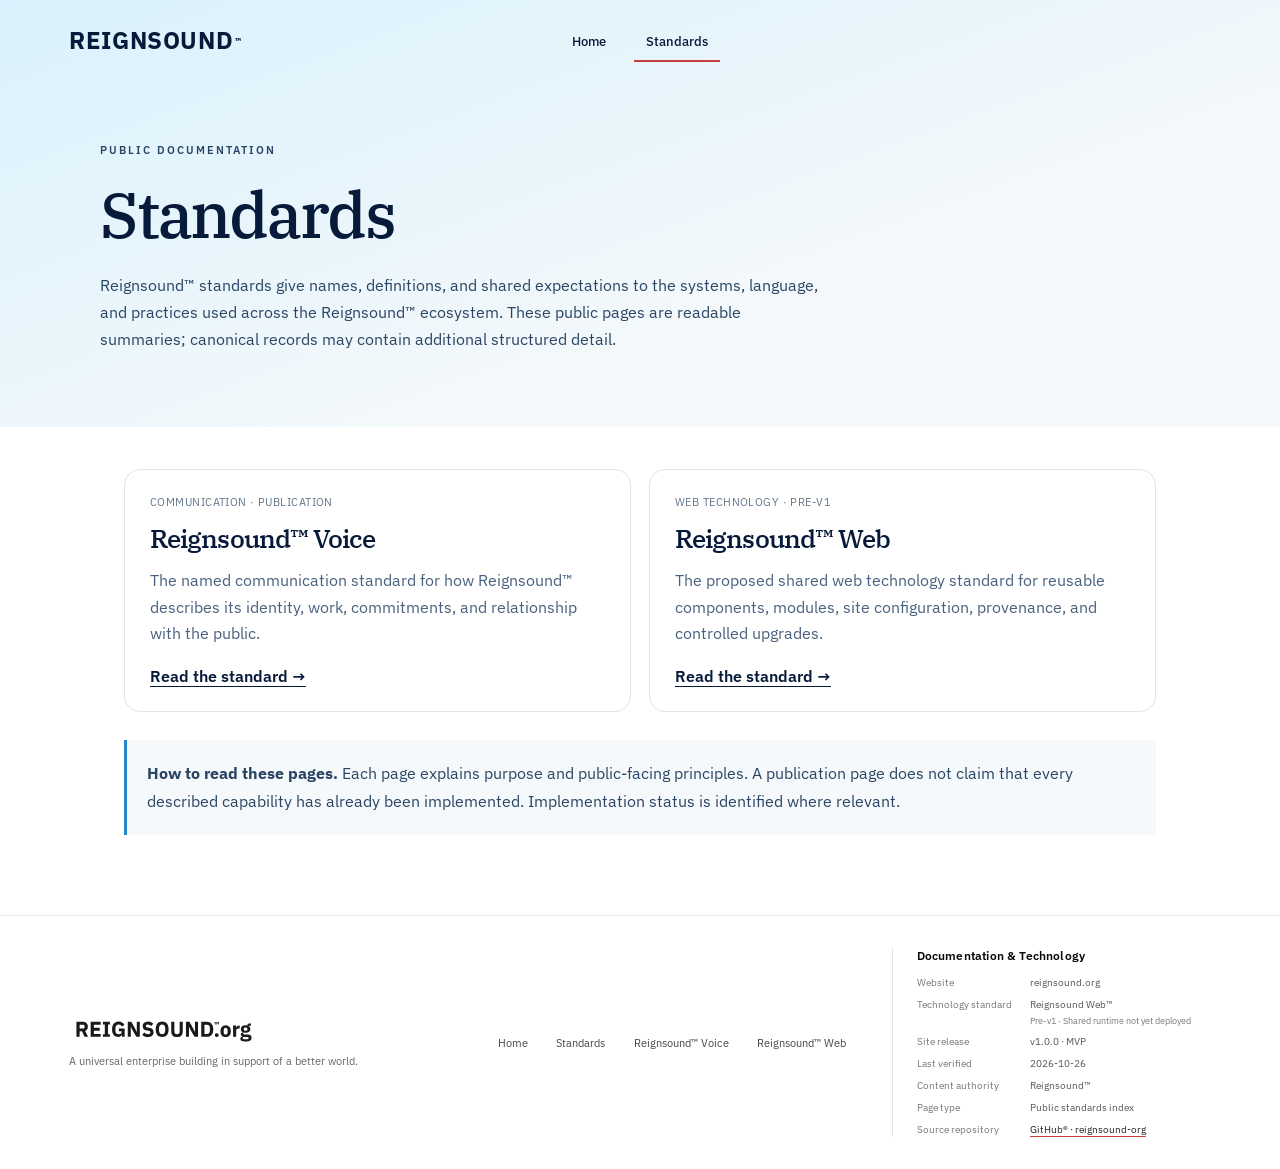
==== standards/index.html @ 2853f571 "Add footer verification date to standards page" ====
<!doctype html>
<html lang="en"><head><meta charset="utf-8"><meta name="viewport" content="width=device-width, initial-scale=1"><meta name="description" content="Public-facing Reignsound™ standards and documentation."><link rel="canonical" href="https://reignsound.org/standards/"><link rel="icon" href="/favicon.svg" type="image/svg+xml"><link rel="preconnect" href="https://fonts.googleapis.com"><link rel="preconnect" href="https://fonts.gstatic.com" crossorigin><link href="https://fonts.googleapis.com/css2?family=IBM+Plex+Sans:wght@400;500;600;700&family=IBM+Plex+Serif:wght@400;500;600&display=swap" rel="stylesheet"><link rel="stylesheet" href="/styles.css"><title>Standards | Reignsound™</title><style>.doc-hero{padding:130px max(24px,calc((100% - 1080px)/2)) 58px;background:linear-gradient(160deg,#d9f1fc,#f6f9fb 70%)}.doc-kicker{font-size:11px;letter-spacing:.18em;font-weight:600;color:#3f5875}.doc-hero h1,.doc-card h2{font-family:'IBM Plex Serif',serif;font-weight:500;letter-spacing:-.035em}.doc-hero h1{font-size:clamp(38px,6vw,64px);margin:12px 0}.doc-hero p{max-width:720px;line-height:1.7;color:#294563}.doc-main{max-width:1080px;margin:auto;padding:42px 24px 80px}.doc-grid{display:grid;grid-template-columns:repeat(2,minmax(0,1fr));gap:18px}.doc-card{border:1px solid #dce4ec;border-radius:16px;padding:25px;background:white;display:flex;flex-direction:column;gap:12px}.doc-card h2{font-size:26px;margin:0}.doc-card p{line-height:1.65;color:#49617e;margin:0}.doc-card a{font-weight:600;text-decoration:underline;text-underline-offset:4px;margin-top:auto;padding-top:8px}.doc-meta{font-size:11px;color:#62758a;letter-spacing:.04em}.doc-note{margin-top:28px;padding:20px;border-left:3px solid #2588ce;background:#f6f9fb;line-height:1.7;color:#294563}@media(max-width:640px){.doc-grid{grid-template-columns:1fr}.doc-hero{padding-top:110px}}</style></head><body><a class="skip-link" href="#content">Skip to content</a><header class="site-header"><a class="wordmark" href="/" aria-label="Reignsound™ home">REIGNSOUND<span>™</span></a><nav aria-label="Main navigation"><a class="nav-link" href="/">Home</a><a class="nav-link active" href="/standards/">Standards</a></nav></header><section class="doc-hero"><p class="doc-kicker">PUBLIC DOCUMENTATION</p><h1>Standards</h1><p>Reignsound™ standards give names, definitions, and shared expectations to the systems, language, and practices used across the Reignsound™ ecosystem. These public pages are readable summaries; canonical records may contain additional structured detail.</p></section><main class="doc-main" id="content"><div class="doc-grid"><article class="doc-card"><span class="doc-meta">COMMUNICATION · PUBLICATION</span><h2>Reignsound™ Voice</h2><p>The named communication standard for how Reignsound™ describes its identity, work, commitments, and relationship with the public.</p><a href="/standards/reignsound-voice/">Read the standard →</a></article><article class="doc-card"><span class="doc-meta">WEB TECHNOLOGY · PRE-V1</span><h2>Reignsound™ Web</h2><p>The proposed shared web technology standard for reusable components, modules, site configuration, provenance, and controlled upgrades.</p><a href="/standards/reignsound-web/">Read the standard →</a></article></div><div class="doc-note"><strong>How to read these pages.</strong> Each page explains purpose and public-facing principles. A publication page does not claim that every described capability has already been implemented. Implementation status is identified where relevant.</div></main><footer class="site-footer">
    <div class="footer-brand"><a class="footer-wordmark" href="/" aria-label="Reignsound™ organization website"><img class="wordmark-art" src="/assets/reignsound-org-wordmark-outlined.svg" alt="REIGNSOUND.org" /></a><p>A universal enterprise building in support of a better world.</p></div>
    <nav class="footer-nav" aria-label="Footer navigation"><a href="/">Home</a><a href="/standards/">Standards</a><a href="/standards/reignsound-voice/">Reignsound™ Voice</a><a href="/standards/reignsound-web/">Reignsound™ Web</a></nav>
    <section class="provenance" aria-labelledby="provenance-title">
      <h2 class="provenance-title" id="provenance-title">Documentation &amp; Technology</h2>
      <dl class="provenance-list">
        <div><dt>Website</dt><dd>reignsound.org</dd></div>
        <div><dt>Technology standard</dt><dd>Reignsound Web™ <span class="provenance-version">Pre-v1 · Shared runtime not yet deployed</span></dd></div>
        <div><dt>Site release</dt><dd>v1.0.0 · MVP</dd></div>
        <div><dt>Last verified</dt><dd><time id="release-verified-date" datetime="2026-10-26">2026-10-26</time></dd></div>
        <div><dt>Content authority</dt><dd>Reignsound™</dd></div>
        <div><dt>Page type</dt><dd>Public standards index</dd></div>
        <div><dt>Source repository</dt><dd><a href="https://github.com/reignsound/reignsound-org" target="_blank" rel="noopener noreferrer">GitHub® · reignsound-org</a></dd></div>
      </dl>
    </section>
  </footer></body></html>
---- styles.css ----
:root{--ink:#071a3a;--muted:#49617e;--line:#dce4ec;--paper:#fff;--mono:'IBM Plex Mono',monospace;--sans:'IBM Plex Sans',Arial,sans-serif;--serif:'IBM Plex Serif',serif}*{box-sizing:border-box}html{scroll-behavior:smooth;scroll-padding-top:24px}body{margin:0;color:var(--ink);background:#fff;font-family:var(--sans);-webkit-font-smoothing:antialiased}a{color:inherit;text-decoration:none}.skip-link{position:absolute;left:12px;top:-50px;background:#fff;padding:12px;z-index:10}.skip-link:focus{top:12px}.site-header{height:82px;display:grid;grid-template-columns:1fr auto 1fr;align-items:center;padding:0 clamp(24px,5.4vw,80px);position:absolute;top:0;left:0;right:0;z-index:2}.wordmark,.footer-wordmark{font-size:clamp(18px,2vw,24px);font-weight:700;letter-spacing:.025em;white-space:nowrap}.wordmark{display:block;width:clamp(120px,16vw,190px);line-height:0}.wordmark img{display:block;width:100%;height:auto;max-height:38px;object-fit:contain;object-position:left center}.footer-wordmark{display:block;width:clamp(150px,18vw,205px);line-height:0}.footer-wordmark img{display:block;width:100%;height:auto;max-height:34px;object-fit:contain;object-position:left center;}.wordmark span,.footer-wordmark span{font-size:.42em;vertical-align:top;display:inline-block;margin-left:2px;margin-top:.13em}.site-header nav{display:flex;align-items:center;gap:clamp(18px,3.2vw,44px);height:100%}.nav-link{font-size:13px;font-weight:500;height:100%;display:flex;align-items:center;position:relative}.nav-link.active:after{content:"";height:2px;position:absolute;bottom:20px;left:-12px;right:-12px;background:#2588ce}.search-link{justify-self:end;width:28px;height:28px;display:grid;place-items:center}.search-link svg{width:23px;fill:none;stroke:currentColor;stroke-width:2;stroke-linecap:round}.hero{position:relative;min-height:584px;display:flex;justify-content:center;align-items:flex-start;text-align:center;overflow:hidden;background:linear-gradient(180deg,#d9f1fc 0%,#e7f5fb 64%,#f4f8f6 100%);padding:116px 24px 170px}.hero-copy{position:relative;z-index:1;max-width:900px}.hero-eyebrow{display:none}.hero h1{font-size:clamp(40px,5.5vw,64px);line-height:1.1;letter-spacing:.012em;margin:0 0 17px;font-weight:700}.hero h1 span{font-size:.38em;vertical-align:top;display:inline-block;margin:8px 0 0 3px}.hero-lede{font-size:clamp(19px,2.05vw,24px);line-height:1.38;font-weight:450;margin:0 auto 20px}.hero-description{font-size:15px;line-height:1.6;color:#365573;margin:0 auto 21px}.primary-button{display:inline-flex;align-items:center;gap:22px;border-radius:999px;padding:12px 27px;background:#061b3e;color:#fff;font-size:14px;font-weight:500;box-shadow:0 2px 3px #0b24471c;transition:transform .2s,background .2s}.primary-button:hover{background:#123566;transform:translateY(-1px)}.primary-button span{font-size:19px;line-height:14px}.landscape{position:absolute;bottom:0;left:0;width:100%;height:56%;min-height:270px;z-index:0}.principles{display:grid;grid-template-columns:repeat(4,1fr);padding:36px clamp(24px,5.4vw,80px);background:#fff}.principles article{text-align:center;padding:4px 14px 6px;border-right:1px solid #d7e0e8}.principles article:last-child{border:0}.principles h2{font-size:17px;line-height:1.3;margin:0 0 10px;font-weight:600}.principles p{font-size:13px;line-height:1.65;color:var(--muted);margin:0}.section-wrap{padding-left:clamp(24px,5.4vw,80px);padding-right:clamp(24px,5.4vw,80px)}.focus-section{display:grid;grid-template-columns:minmax(240px,1.5fr) repeat(4,minmax(120px,1fr));gap:22px;align-items:start;padding-top:42px;padding-bottom:39px;border-top:1px solid #f0f2f5}.section-kicker{font-size:11px;letter-spacing:.2em;font-weight:600;color:#3f5875;margin:0 0 10px}.focus-intro h2,.brands-intro h2{font-size:clamp(23px,2.3vw,29px);letter-spacing:-.025em;line-height:1.2;margin:0 0 12px;font-weight:600}.focus-intro>p:last-child,.brands-intro>p:last-child{font-size:14px;line-height:1.65;color:var(--muted);margin:0;max-width:390px}.focus-item{text-align:center;min-width:0;display:flex;flex-direction:column;align-items:center;padding-top:4px}.focus-item+.focus-item{border-left:1px solid #edf0f4;padding-left:10px}.focus-icon{width:58px;height:58px;display:grid;place-items:center;border-radius:50%;margin:0 auto 14px;color:#fff}.focus-icon svg{width:31px;height:31px;fill:none;stroke:currentColor;stroke-width:1.7;stroke-linecap:round;stroke-linejoin:round}.green{background:#4caf68}.blue{background:#168cc9}.violet{background:#8870c7}.amber{background:#ffad32}.focus-item h3{font-size:13px;line-height:1.3;font-weight:600;margin:0 0 9px;min-height:34px;display:flex;align-items:flex-start;justify-content:center}.focus-item p{font-size:11.5px;line-height:1.55;color:var(--muted);margin:0}.brands-section{border-top:1px solid #e5eaf0;display:grid;grid-template-columns:minmax(220px,.9fr) 2fr;gap:34px;align-items:center;padding-top:27px;padding-bottom:28px}.brands-intro h2{font-size:22px}.brands-intro>p:last-child{font-size:13px;max-width:310px}.brands-list{display:grid;grid-template-columns:repeat(5,1fr);gap:10px;border-left:1px solid #e1e7ed;padding-left:26px}.brand{display:flex;align-items:center;flex-direction:column;text-align:center;gap:9px;font-size:10.5px;font-weight:500;white-space:normal}.brand-symbol{width:50px;height:50px;display:grid;place-items:center;border-radius:50%;background:#edf2f8;color:#163c68;font-size:31px;line-height:1}.brand-symbol svg{width:29px;height:29px;fill:none;stroke:currentColor;stroke-width:1.8;stroke-linecap:round;stroke-linejoin:round}.rr-symbol svg{width:34px;height:34px;stroke-width:1.35}.more-symbol{font-size:27px;letter-spacing:2px}.support-section{display:grid;grid-template-columns:minmax(260px,1fr) minmax(300px,.8fr);align-items:center;gap:clamp(28px,6vw,84px);background:#f6f9fb;padding:42px clamp(24px,5.4vw,80px);border-top:1px solid #e5eaf0}.support-section h2{font-size:clamp(27px,3vw,34px);margin:0 0 12px;letter-spacing:-.035em}.support-section .support-lede{font-size:15px;line-height:1.65;color:#294563;margin:0 0 10px;max-width:560px}.support-section .support-detail{font-size:13px;line-height:1.6;color:var(--muted);margin:0}.signup-panel{width:100%;max-width:470px;justify-self:end}.signup-form{display:grid;gap:14px}.signup-form>input[type=email]{width:100%;min-height:48px;border:1px solid #ccd8e4;border-radius:9px;background:#fff;padding:0 15px;font:400 14px var(--sans);color:var(--ink);outline-offset:3px}.signup-form>input[type=email]::placeholder{color:#77879a}.newsletter-option{display:flex;align-items:flex-start;gap:10px;cursor:pointer}.newsletter-option>input{width:17px;height:17px;margin:2px 0 0;accent-color:#10294a;flex:0 0 auto}.newsletter-option span{display:grid;gap:3px}.newsletter-option strong{font-size:13px;font-weight:600}.newsletter-option small{font-size:12px;line-height:1.5;color:var(--muted)}.signup-form button{display:flex;justify-content:center;align-items:center;gap:18px;min-height:46px;padding:0 20px;border:0;border-radius:999px;background:#10294a;color:#fff;font:500 13px var(--sans);cursor:not-allowed;opacity:.72}.signup-form button span{font-size:18px}.signup-status{font-size:11px;line-height:1.5;color:#5a6c7e;margin:0}.visually-hidden{position:absolute;width:1px;height:1px;padding:0;margin:-1px;overflow:hidden;clip:rect(0,0,0,0);white-space:nowrap;border:0}.site-footer{background:#101f33;color:#f6f8fb;display:grid;grid-template-columns:1.2fr 1.2fr 1fr;gap:28px;align-items:center;padding:32px clamp(24px,5.4vw,80px);min-height:112px}.footer-wordmark{font-size:16px;letter-spacing:.12em}.footer-brand p{font-size:11px;color:#b7c3d0;margin:8px 0 0}.footer-nav{display:flex;justify-content:center;gap:clamp(12px,2.2vw,29px);font-size:11px;color:#d1d9e3}.footer-nav a:hover{color:#fff;text-decoration:underline;text-underline-offset:4px}.provenance{border-left:1px solid #516073;padding-left:24px;color:#c1cbd7;min-width:0}.provenance-title{font-family:var(--sans);font-size:12px;font-weight:600;color:#fff;margin:0 0 12px;letter-spacing:.015em}.provenance-list{display:grid;gap:7px;margin:0;font-size:10px;line-height:1.5}.provenance-list>div{display:grid;grid-template-columns:minmax(90px,.8fr) minmax(0,1.4fr);gap:10px}.provenance-list dt{color:#9eafc1}.provenance-list dd{margin:0;overflow-wrap:anywhere}.provenance-list a{color:#fff;text-decoration:underline;text-decoration-color:#7c8da2;text-underline-offset:3px}.provenance-list a:hover{text-decoration-color:#fff}.provenance-version{display:block;color:#9eafc1;font-size:9px;margin-top:2px}
@media(min-width:1500px){.hero{min-height:620px}.landscape{height:58%}}
@media(max-width:950px){.site-header{grid-template-columns:1fr auto;}.site-header nav{gap:18px}.search-link{display:none}.focus-section{grid-template-columns:repeat(4,1fr);gap:20px}.focus-intro{grid-column:1/-1;max-width:650px;margin-bottom:8px}.focus-item:first-of-type{border-left:0}.brands-section{grid-template-columns:1fr;gap:22px}.brands-list{border-left:0;border-top:1px solid #e1e7ed;padding:22px 0 0}.site-footer{grid-template-columns:1fr 1fr}.provenance{grid-column:1/-1;border-left:0;border-top:1px solid #516073;padding:16px 0 0}.footer-nav{justify-content:flex-end}}
@media(max-width:620px){.site-header{height:72px;padding:0 20px;align-items:center}.wordmark{width:clamp(112px,35vw,145px);font-size:17px}.site-header nav{gap:13px}.nav-link{font-size:11px}.nav-link.active:after{bottom:15px;left:-4px;right:-4px}.hero{min-height:620px;padding:120px 22px 210px}.hero h1{font-size:clamp(37px,10vw,54px);margin-bottom:16px}.hero-lede{font-size:19px}.desktop-break{display:none}.hero-description{max-width:430px;font-size:13px;line-height:1.65}.landscape{height:44%;min-height:240px;width:150%;left:-25%}.principles{grid-template-columns:repeat(2,1fr);padding:22px 16px;row-gap:20px}.principles article{padding:8px 5px;border-right:1px solid #d7e0e8}.principles article:nth-child(2){border-right:0}.principles article:nth-child(3){border-top:1px solid #edf0f4;padding-top:18px}.principles article:nth-child(4){border-top:1px solid #edf0f4;border-right:0;padding-top:18px}.principles h2{font-size:15px}.principles p{font-size:12px}.focus-section{grid-template-columns:repeat(2,minmax(0,1fr));padding-top:30px;padding-bottom:30px;gap:26px 12px}.focus-intro{grid-column:1/-1}.focus-intro h2{font-size:25px}.focus-item+.focus-item{border-left:0;padding-left:0}.focus-item:nth-of-type(odd){border-left:0}.focus-item p{font-size:11.5px}.brands-section{padding-top:24px;padding-bottom:26px}.brands-list{grid-template-columns:repeat(3,1fr);row-gap:22px}.brand{font-size:10px}.brand-symbol{width:45px;height:45px}.support-section{grid-template-columns:1fr;gap:24px;padding-top:30px;padding-bottom:30px}.signup-panel{justify-self:stretch;max-width:none}.support-section h2{font-size:22px}.support-note{white-space:normal}.site-footer{grid-template-columns:1fr;gap:22px;padding-top:27px;padding-bottom:27px}.footer-wordmark{width:clamp(145px,48vw,185px)}.footer-nav{justify-content:flex-start;flex-wrap:wrap;gap:18px}.provenance{grid-column:auto}.hero-eyebrow{display:block;font-size:9px;letter-spacing:.16em;text-transform:uppercase;color:#486581;margin:0 0 13px}}
@media(prefers-reduced-motion:reduce){html{scroll-behavior:auto}*,*:before,*:after{transition:none!important}}

/* Two-step opportunities signup */
.signup-form [hidden]{display:none!important}
.signup-email-stage,.signup-name-stage{display:grid;gap:14px}
.signup-name-fields{display:grid;grid-template-columns:1fr 1fr;gap:12px}
.signup-name-fields input{width:100%;min-height:48px;border:1px solid #ccd8e4;border-radius:9px;background:#fff;padding:0 15px;font:400 14px var(--sans);color:var(--ink);outline-offset:3px}
.signup-name-fields input::placeholder{color:#77879a}
.signup-email-summary{margin:0;color:var(--muted);font-size:12px;line-height:1.5;overflow-wrap:anywhere}
.signup-email-summary strong{color:var(--ink);font-weight:600}
.signup-form button{cursor:pointer;opacity:1}
.signup-form button:disabled{cursor:not-allowed;opacity:.55}
@media(max-width:420px){.signup-name-fields{grid-template-columns:1fr}}

/* Refined, consistent signup fields and two-step navigation */
.signup-form input[type="email"],
.signup-form input[type="text"],
.signup-form input[type="tel"]{
  display:block;
  width:100%;
  min-width:0;
  min-height:48px;
  border:1px solid #cbd7e4;
  border-radius:10px;
  background:#fff;
  padding:0 15px;
  color:var(--ink);
  font:400 14px/1.4 var(--sans);
  box-shadow:0 1px 2px rgba(7,26,58,.035);
  outline-offset:3px;
  transition:border-color .16s,box-shadow .16s;
}
.signup-form input[type="email"]:focus,
.signup-form input[type="text"]:focus,
.signup-form input[type="tel"]:focus{
  border-color:#7896b6;
  box-shadow:0 0 0 3px rgba(69,119,169,.12);
  outline:none;
}
.signup-form input::placeholder{color:#77879a;opacity:1}
.signup-name-fields{display:grid;grid-template-columns:1fr 1fr;gap:12px}
.signup-email-summary{display:grid;grid-template-columns:1fr auto;gap:3px 12px;align-items:center;font-size:12px;color:var(--muted);overflow-wrap:anywhere}
.signup-email-summary>span{grid-column:1/-1}
.signup-email-summary strong{font-weight:600;color:var(--ink)}
.signup-form .signup-edit-email{grid-column:2;grid-row:2;min-height:32px;padding:0 12px;border:1px solid #cbd7e4;background:#fff;color:#173657;font-size:12px;cursor:pointer;opacity:1}
.signup-form .signup-edit-email:hover{background:#f0f5fa}
.signup-form .signup-note{margin:-6px 0 0;color:#607187;font-size:11px}
.signup-form button{cursor:pointer;opacity:1}
.signup-form button:disabled{cursor:not-allowed;opacity:.55}
.signup-form .signup-status{font-size:11px;line-height:1.55;color:#5a6c7e;margin:0}
@media(max-width:420px){.signup-name-fields{grid-template-columns:1fr}}


/* Reignsound red accent and responsive navigation refinements */
:root{--accent-red:#c83e3a}
.nav-link.active:after{background:var(--accent-red)}
.primary-button{background:#080808}
.primary-button:hover,.primary-button:focus-visible{background:var(--accent-red)}
.signup-form button{background:#080808;transition:background .2s,transform .2s}
.signup-form button:hover:not(:disabled),.signup-form button:focus-visible:not(:disabled){background:var(--accent-red)}
.signup-form .signup-edit-email{background:#080808;color:#fff;border-color:#080808;transition:background .2s,border-color .2s}
.signup-form .signup-edit-email:hover,.signup-form .signup-edit-email:focus-visible{background:var(--accent-red);border-color:var(--accent-red);color:#fff}
.footer-nav a:hover,.footer-nav a:focus-visible{color:var(--accent-red);text-decoration-color:var(--accent-red)}
.provenance-list a{text-decoration-color:var(--accent-red)}
.provenance-list a:hover,.provenance-list a:focus-visible{text-decoration-color:var(--accent-red);color:var(--accent-red)}
@media(max-width:950px){
  .site-header nav{flex-wrap:wrap;justify-content:center;row-gap:8px;min-width:0}
  .nav-link{white-space:nowrap}
  .nav-link.active:after{left:-7px;right:-7px}
}
@media(max-width:620px){
  .site-header{height:auto;min-height:0;grid-template-columns:1fr;justify-items:center;gap:12px;padding:17px 16px 10px}
  .wordmark{font-size:18px;line-height:1.25;margin-bottom:1px}
  .site-header nav{width:100%;max-width:420px;gap:8px 20px;flex-wrap:wrap;justify-content:center;align-content:center}
  .nav-link{height:auto;min-height:22px;font-size:11px;padding:2px 4px}
  .nav-link.active:after{bottom:-3px;left:0;right:0;background:var(--accent-red)}
  .hero{padding-top:148px}
}
@media(max-width:380px){
  .site-header nav{column-gap:15px;row-gap:7px}
  .nav-link{font-size:10.5px}
  .hero{padding-top:154px}
}

.site-footer{background:#000}


/* White .org footer: match the ecosystem section and iOS browser chrome */
.site-footer{background:#fff;color:#080808;border-top:1px solid #e7e7e7}
.footer-brand p{color:#666}
.footer-nav{color:#454545}
.footer-nav a:hover,.footer-nav a:focus-visible{color:var(--accent-red);text-decoration-color:var(--accent-red)}
.provenance{border-color:#e2e2e2;color:#555}
.provenance-title{color:#080808}
.provenance-list dt,.provenance-version{color:#777}
.provenance-list a{color:#222;text-decoration-color:var(--accent-red)}
.provenance-list a:hover,.provenance-list a:focus-visible{color:var(--accent-red);text-decoration-color:var(--accent-red)}
@media(max-width:950px){.provenance{border-top-color:#e2e2e2}}


/* One source of truth: use the authored SVG wordmark at every viewport.
   Scale the complete artwork rather than approximating its typography in HTML. */
.wordmark,
.footer-wordmark{
  display:block;
  width:clamp(120px,16vw,190px);
  max-width:100%;
  line-height:0;
  white-space:nowrap;
}
.wordmark img,
.footer-wordmark img{
  display:block;
  width:100%;
  height:auto;
  max-height:none;
  object-fit:contain;
  object-position:left center;
  filter:none;
}
@media(max-width:620px){
  .site-header .wordmark{
    width:clamp(150px,48vw,190px);
    justify-self:center;
    margin:0;
  }
  .site-footer .footer-wordmark{
    width:clamp(150px,48vw,190px);
    margin:0;
  }
}


/* Inline SVG keeps the wordmark typography tied to the page's IBM Plex Sans font. */
.wordmark-art{display:block;width:100%;height:auto;max-width:100%;overflow:visible}


/* Keep the Join heading punctuation visually quieter than the brand name. */
.support-section h2 .join-colon{color:#4b5563}


/* Reignsound Color Classification System (RCCS): function, not ownership. */
.brands-intro>p:last-of-type{max-width:460px}
.rccs-key{margin-top:18px}
.rccs-key-title{font:500 9px var(--mono);letter-spacing:.12em;color:#637184;margin:0 0 9px}
.rccs-key ul{display:flex;flex-wrap:wrap;gap:7px 12px;list-style:none;padding:0;margin:0}
.rccs-key li{display:flex;align-items:center;gap:6px;font-size:10px;line-height:1.35;color:#344458}
.rccs-key li span{width:8px;height:8px;border-radius:50%;background:var(--rccs-color);flex:0 0 auto}
.rccs-orange{--rccs-color:#f47721}.rccs-purple{--rccs-color:#7b2cbf}.rccs-red{--rccs-color:#b5122b}.rccs-green{--rccs-color:#218838}.rccs-mono{--rccs-color:#202124}.rccs-gray{--rccs-color:#737780}.rccs-brown{--rccs-color:#966f43}
.brand .brand-symbol{transition:background .2s,color .2s}
.brand-creative .brand-symbol{background:#f2e8fb;color:#7b2cbf}
.brand-service .brand-symbol{background:#eceef1;color:#737780}
.brand-external .brand-symbol{background:#fff;color:#202124;border:1px solid #d8dde4}
.brand-core .brand-symbol{background:#fff0e4;color:#f47721}
@media(max-width:950px){.rccs-key ul{gap:8px 12px}}
@media(max-width:620px){.rccs-key{margin-top:15px}.rccs-key li{font-size:10px}}


/* Outlined brand assets: preserve their authored geometry at every viewport. */
.wordmark-art{display:block;width:100%;height:auto;max-width:100%;overflow:visible;object-fit:contain;object-position:left center}
.site-header .wordmark-art{max-height:38px}
.site-footer .footer-wordmark .wordmark-art{max-height:34px;filter:none}
.brand-symbol .monogram-art{display:block;width:29px;height:29px;max-width:100%;max-height:100%;object-fit:contain;object-position:center}
@media(max-width:620px){.brand-symbol .monogram-art{width:27px;height:27px}}
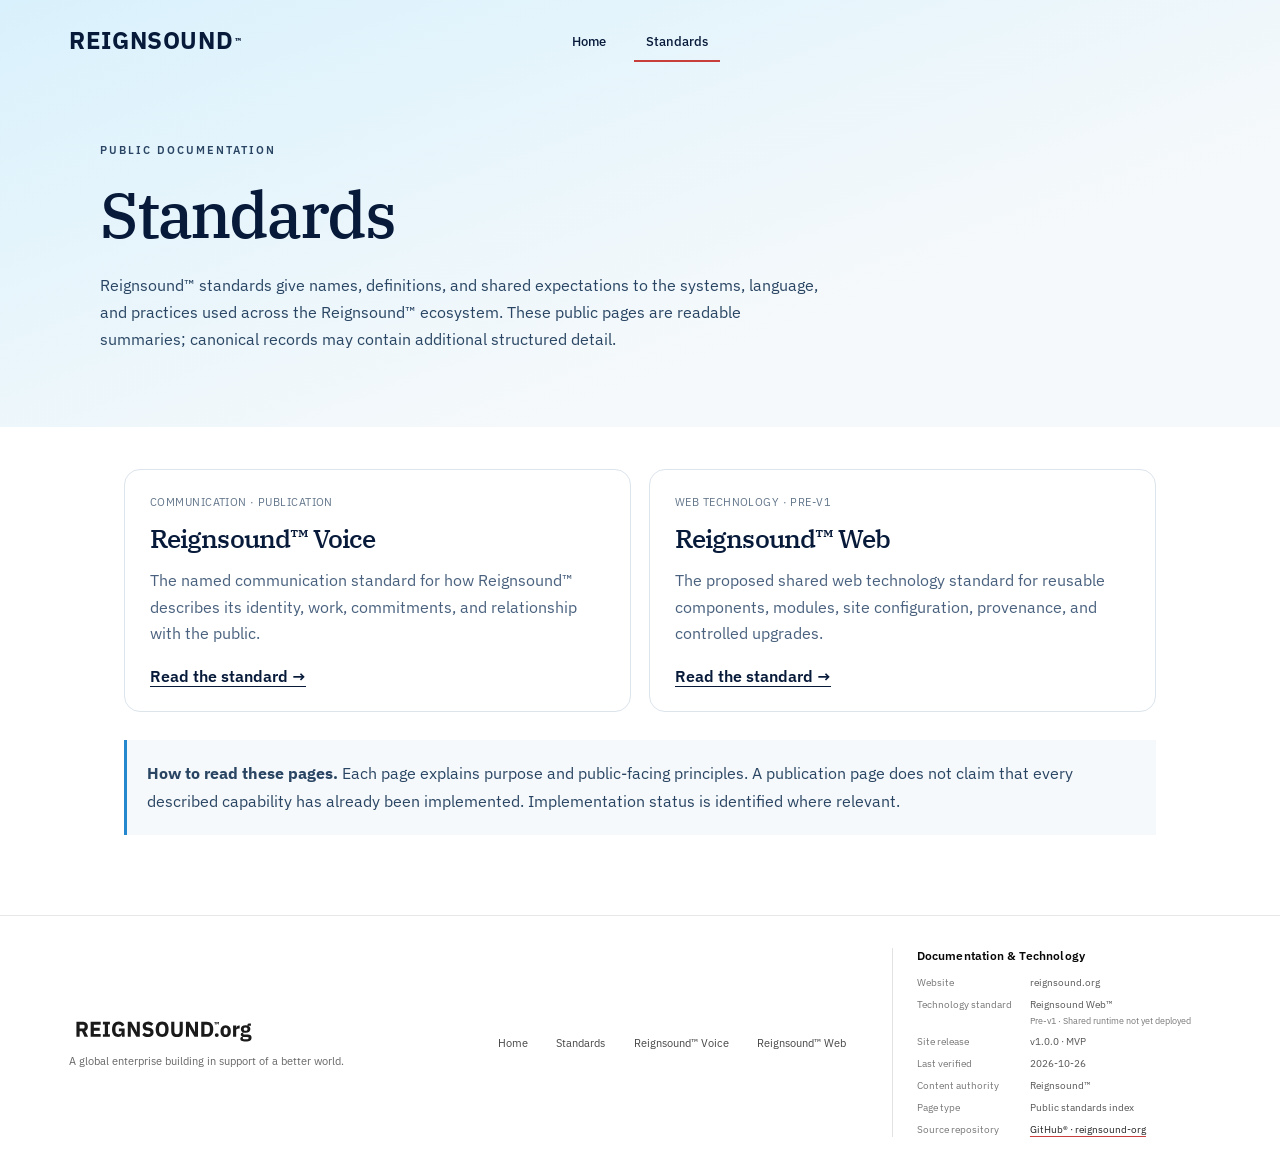
==== commit 474e0f0f: "Align Standards footer with current documented global scope" ====
--- a/standards/index.html
+++ b/standards/index.html
@@ -1,6 +1,6 @@
 <!doctype html>
 <html lang="en"><head><meta charset="utf-8"><meta name="viewport" content="width=device-width, initial-scale=1"><meta name="description" content="Public-facing Reignsound™ standards and documentation."><link rel="canonical" href="https://reignsound.org/standards/"><link rel="icon" href="/favicon.svg" type="image/svg+xml"><link rel="preconnect" href="https://fonts.googleapis.com"><link rel="preconnect" href="https://fonts.gstatic.com" crossorigin><link href="https://fonts.googleapis.com/css2?family=IBM+Plex+Sans:wght@400;500;600;700&family=IBM+Plex+Serif:wght@400;500;600&display=swap" rel="stylesheet"><link rel="stylesheet" href="/styles.css"><title>Standards | Reignsound™</title><style>.doc-hero{padding:130px max(24px,calc((100% - 1080px)/2)) 58px;background:linear-gradient(160deg,#d9f1fc,#f6f9fb 70%)}.doc-kicker{font-size:11px;letter-spacing:.18em;font-weight:600;color:#3f5875}.doc-hero h1,.doc-card h2{font-family:'IBM Plex Serif',serif;font-weight:500;letter-spacing:-.035em}.doc-hero h1{font-size:clamp(38px,6vw,64px);margin:12px 0}.doc-hero p{max-width:720px;line-height:1.7;color:#294563}.doc-main{max-width:1080px;margin:auto;padding:42px 24px 80px}.doc-grid{display:grid;grid-template-columns:repeat(2,minmax(0,1fr));gap:18px}.doc-card{border:1px solid #dce4ec;border-radius:16px;padding:25px;background:white;display:flex;flex-direction:column;gap:12px}.doc-card h2{font-size:26px;margin:0}.doc-card p{line-height:1.65;color:#49617e;margin:0}.doc-card a{font-weight:600;text-decoration:underline;text-underline-offset:4px;margin-top:auto;padding-top:8px}.doc-meta{font-size:11px;color:#62758a;letter-spacing:.04em}.doc-note{margin-top:28px;padding:20px;border-left:3px solid #2588ce;background:#f6f9fb;line-height:1.7;color:#294563}@media(max-width:640px){.doc-grid{grid-template-columns:1fr}.doc-hero{padding-top:110px}}</style></head><body><a class="skip-link" href="#content">Skip to content</a><header class="site-header"><a class="wordmark" href="/" aria-label="Reignsound™ home">REIGNSOUND<span>™</span></a><nav aria-label="Main navigation"><a class="nav-link" href="/">Home</a><a class="nav-link active" href="/standards/">Standards</a></nav></header><section class="doc-hero"><p class="doc-kicker">PUBLIC DOCUMENTATION</p><h1>Standards</h1><p>Reignsound™ standards give names, definitions, and shared expectations to the systems, language, and practices used across the Reignsound™ ecosystem. These public pages are readable summaries; canonical records may contain additional structured detail.</p></section><main class="doc-main" id="content"><div class="doc-grid"><article class="doc-card"><span class="doc-meta">COMMUNICATION · PUBLICATION</span><h2>Reignsound™ Voice</h2><p>The named communication standard for how Reignsound™ describes its identity, work, commitments, and relationship with the public.</p><a href="/standards/reignsound-voice/">Read the standard →</a></article><article class="doc-card"><span class="doc-meta">WEB TECHNOLOGY · PRE-V1</span><h2>Reignsound™ Web</h2><p>The proposed shared web technology standard for reusable components, modules, site configuration, provenance, and controlled upgrades.</p><a href="/standards/reignsound-web/">Read the standard →</a></article></div><div class="doc-note"><strong>How to read these pages.</strong> Each page explains purpose and public-facing principles. A publication page does not claim that every described capability has already been implemented. Implementation status is identified where relevant.</div></main><footer class="site-footer">
-    <div class="footer-brand"><a class="footer-wordmark" href="/" aria-label="Reignsound™ organization website"><img class="wordmark-art" src="/assets/reignsound-org-wordmark-outlined.svg" alt="REIGNSOUND.org" /></a><p>A universal enterprise building in support of a better world.</p></div>
+    <div class="footer-brand"><a class="footer-wordmark" href="/" aria-label="Reignsound™ organization website"><img class="wordmark-art" src="/assets/reignsound-org-wordmark-outlined.svg" alt="REIGNSOUND.org" /></a><p>A global enterprise building in support of a better world.</p></div>
     <nav class="footer-nav" aria-label="Footer navigation"><a href="/">Home</a><a href="/standards/">Standards</a><a href="/standards/reignsound-voice/">Reignsound™ Voice</a><a href="/standards/reignsound-web/">Reignsound™ Web</a></nav>
     <section class="provenance" aria-labelledby="provenance-title">
       <h2 class="provenance-title" id="provenance-title">Documentation &amp; Technology</h2>
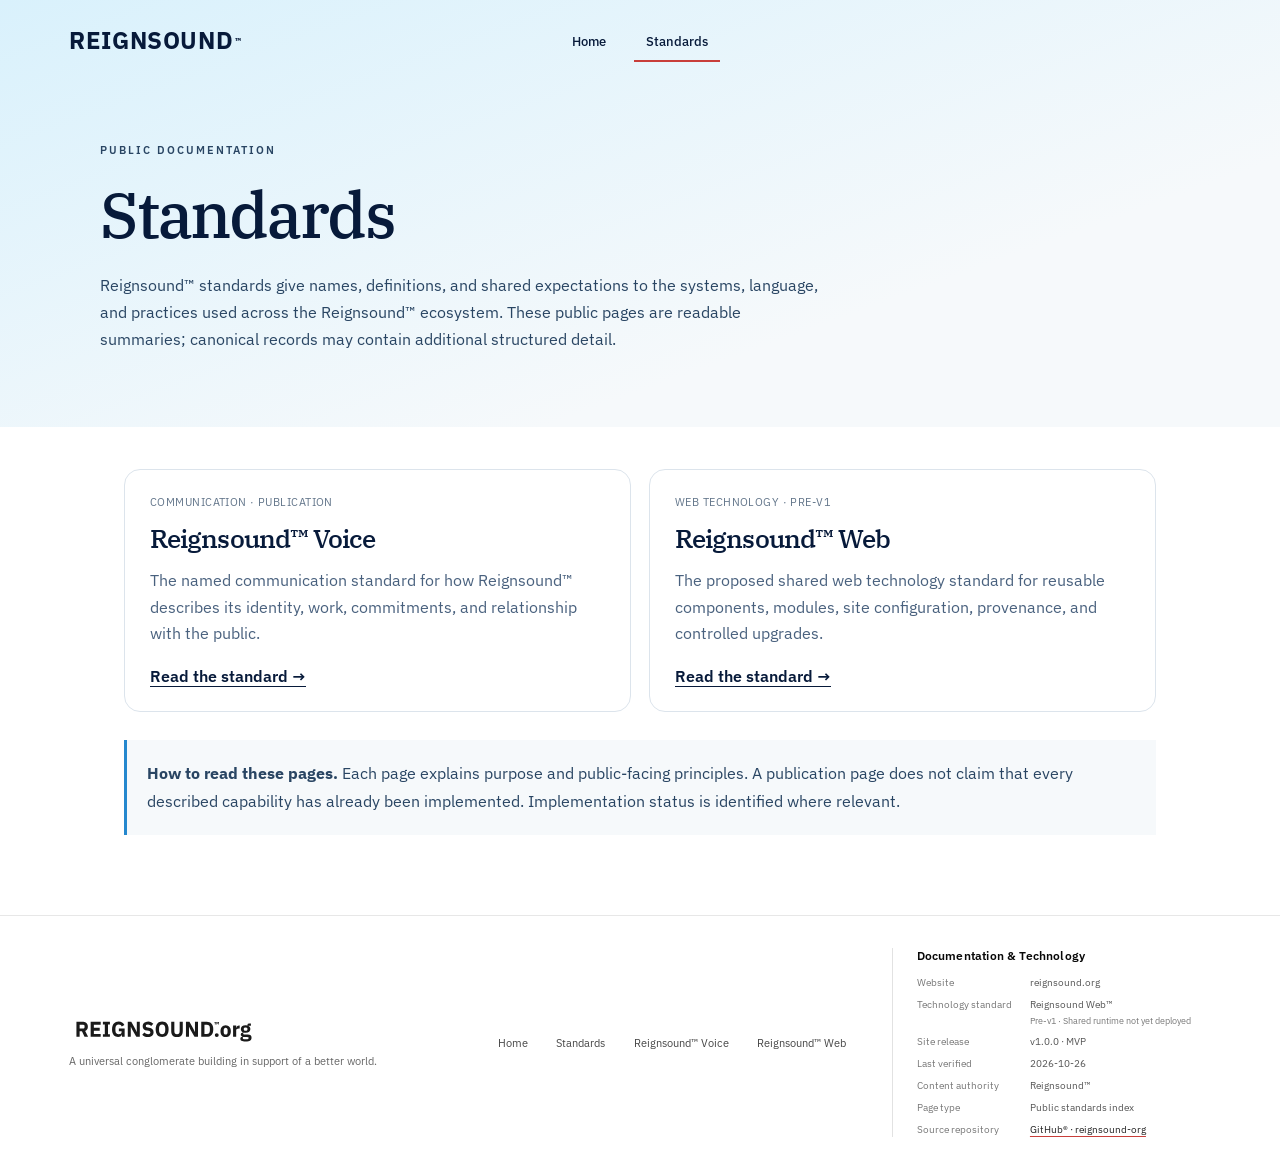
==== commit 4863c7bc: "Use shared configurable conglomerate footer description" ====
--- a/standards/index.html
+++ b/standards/index.html
@@ -1,6 +1,6 @@
 <!doctype html>
 <html lang="en"><head><meta charset="utf-8"><meta name="viewport" content="width=device-width, initial-scale=1"><meta name="description" content="Public-facing Reignsound™ standards and documentation."><link rel="canonical" href="https://reignsound.org/standards/"><link rel="icon" href="/favicon.svg" type="image/svg+xml"><link rel="preconnect" href="https://fonts.googleapis.com"><link rel="preconnect" href="https://fonts.gstatic.com" crossorigin><link href="https://fonts.googleapis.com/css2?family=IBM+Plex+Sans:wght@400;500;600;700&family=IBM+Plex+Serif:wght@400;500;600&display=swap" rel="stylesheet"><link rel="stylesheet" href="/styles.css"><title>Standards | Reignsound™</title><style>.doc-hero{padding:130px max(24px,calc((100% - 1080px)/2)) 58px;background:linear-gradient(160deg,#d9f1fc,#f6f9fb 70%)}.doc-kicker{font-size:11px;letter-spacing:.18em;font-weight:600;color:#3f5875}.doc-hero h1,.doc-card h2{font-family:'IBM Plex Serif',serif;font-weight:500;letter-spacing:-.035em}.doc-hero h1{font-size:clamp(38px,6vw,64px);margin:12px 0}.doc-hero p{max-width:720px;line-height:1.7;color:#294563}.doc-main{max-width:1080px;margin:auto;padding:42px 24px 80px}.doc-grid{display:grid;grid-template-columns:repeat(2,minmax(0,1fr));gap:18px}.doc-card{border:1px solid #dce4ec;border-radius:16px;padding:25px;background:white;display:flex;flex-direction:column;gap:12px}.doc-card h2{font-size:26px;margin:0}.doc-card p{line-height:1.65;color:#49617e;margin:0}.doc-card a{font-weight:600;text-decoration:underline;text-underline-offset:4px;margin-top:auto;padding-top:8px}.doc-meta{font-size:11px;color:#62758a;letter-spacing:.04em}.doc-note{margin-top:28px;padding:20px;border-left:3px solid #2588ce;background:#f6f9fb;line-height:1.7;color:#294563}@media(max-width:640px){.doc-grid{grid-template-columns:1fr}.doc-hero{padding-top:110px}}</style></head><body><a class="skip-link" href="#content">Skip to content</a><header class="site-header"><a class="wordmark" href="/" aria-label="Reignsound™ home">REIGNSOUND<span>™</span></a><nav aria-label="Main navigation"><a class="nav-link" href="/">Home</a><a class="nav-link active" href="/standards/">Standards</a></nav></header><section class="doc-hero"><p class="doc-kicker">PUBLIC DOCUMENTATION</p><h1>Standards</h1><p>Reignsound™ standards give names, definitions, and shared expectations to the systems, language, and practices used across the Reignsound™ ecosystem. These public pages are readable summaries; canonical records may contain additional structured detail.</p></section><main class="doc-main" id="content"><div class="doc-grid"><article class="doc-card"><span class="doc-meta">COMMUNICATION · PUBLICATION</span><h2>Reignsound™ Voice</h2><p>The named communication standard for how Reignsound™ describes its identity, work, commitments, and relationship with the public.</p><a href="/standards/reignsound-voice/">Read the standard →</a></article><article class="doc-card"><span class="doc-meta">WEB TECHNOLOGY · PRE-V1</span><h2>Reignsound™ Web</h2><p>The proposed shared web technology standard for reusable components, modules, site configuration, provenance, and controlled upgrades.</p><a href="/standards/reignsound-web/">Read the standard →</a></article></div><div class="doc-note"><strong>How to read these pages.</strong> Each page explains purpose and public-facing principles. A publication page does not claim that every described capability has already been implemented. Implementation status is identified where relevant.</div></main><footer class="site-footer">
-    <div class="footer-brand"><a class="footer-wordmark" href="/" aria-label="Reignsound™ organization website"><img class="wordmark-art" src="/assets/reignsound-org-wordmark-outlined.svg" alt="REIGNSOUND.org" /></a><p>A global enterprise building in support of a better world.</p></div>
+    <div class="footer-brand"><a class="footer-wordmark" href="/" aria-label="Reignsound™ organization website"><img class="wordmark-art" src="/assets/reignsound-org-wordmark-outlined.svg" alt="REIGNSOUND.org" /></a><p data-reignsound-footer-description></p></div>
     <nav class="footer-nav" aria-label="Footer navigation"><a href="/">Home</a><a href="/standards/">Standards</a><a href="/standards/reignsound-voice/">Reignsound™ Voice</a><a href="/standards/reignsound-web/">Reignsound™ Web</a></nav>
     <section class="provenance" aria-labelledby="provenance-title">
       <h2 class="provenance-title" id="provenance-title">Documentation &amp; Technology</h2>
@@ -14,4 +14,5 @@
         <div><dt>Source repository</dt><dd><a href="https://github.com/reignsound/reignsound-org" target="_blank" rel="noopener noreferrer">GitHub® · reignsound-org</a></dd></div>
       </dl>
     </section>
-  </footer></body></html>+  </footer>  <script src="/assets/reignsound-site-config.js" defer></script>
+</body></html>
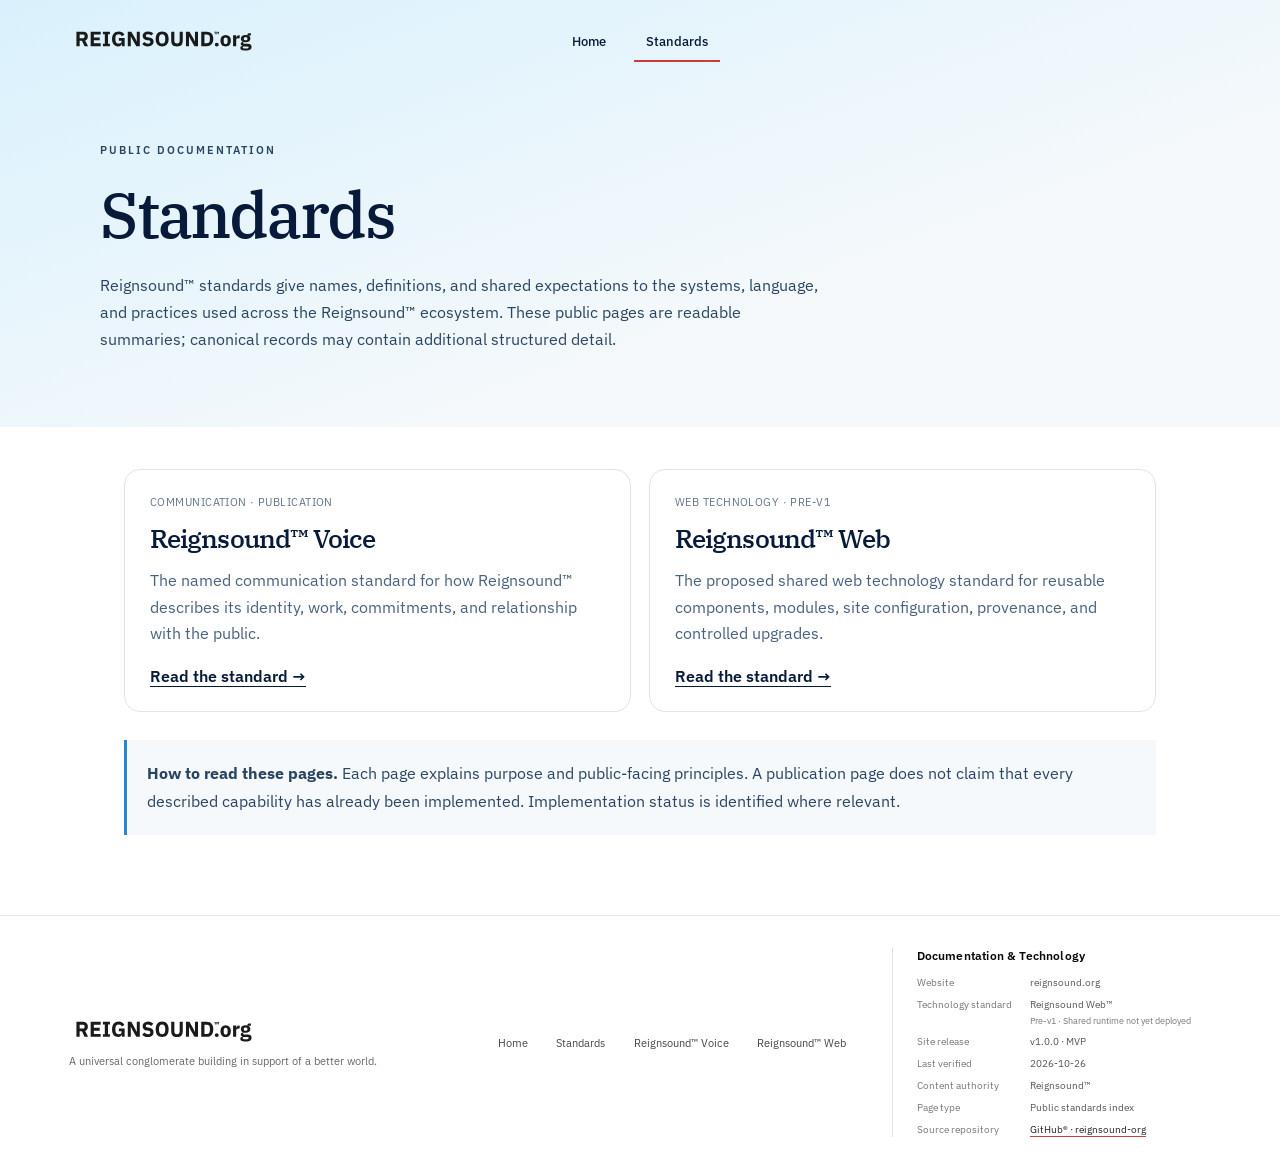
==== commit 336620ef: "Use official outlined logo in Standards header" ====
--- a/standards/index.html
+++ b/standards/index.html
@@ -1,5 +1,5 @@
 <!doctype html>
-<html lang="en"><head><meta charset="utf-8"><meta name="viewport" content="width=device-width, initial-scale=1"><meta name="description" content="Public-facing Reignsound™ standards and documentation."><link rel="canonical" href="https://reignsound.org/standards/"><link rel="icon" href="/favicon.svg" type="image/svg+xml"><link rel="preconnect" href="https://fonts.googleapis.com"><link rel="preconnect" href="https://fonts.gstatic.com" crossorigin><link href="https://fonts.googleapis.com/css2?family=IBM+Plex+Sans:wght@400;500;600;700&family=IBM+Plex+Serif:wght@400;500;600&display=swap" rel="stylesheet"><link rel="stylesheet" href="/styles.css"><title>Standards | Reignsound™</title><style>.doc-hero{padding:130px max(24px,calc((100% - 1080px)/2)) 58px;background:linear-gradient(160deg,#d9f1fc,#f6f9fb 70%)}.doc-kicker{font-size:11px;letter-spacing:.18em;font-weight:600;color:#3f5875}.doc-hero h1,.doc-card h2{font-family:'IBM Plex Serif',serif;font-weight:500;letter-spacing:-.035em}.doc-hero h1{font-size:clamp(38px,6vw,64px);margin:12px 0}.doc-hero p{max-width:720px;line-height:1.7;color:#294563}.doc-main{max-width:1080px;margin:auto;padding:42px 24px 80px}.doc-grid{display:grid;grid-template-columns:repeat(2,minmax(0,1fr));gap:18px}.doc-card{border:1px solid #dce4ec;border-radius:16px;padding:25px;background:white;display:flex;flex-direction:column;gap:12px}.doc-card h2{font-size:26px;margin:0}.doc-card p{line-height:1.65;color:#49617e;margin:0}.doc-card a{font-weight:600;text-decoration:underline;text-underline-offset:4px;margin-top:auto;padding-top:8px}.doc-meta{font-size:11px;color:#62758a;letter-spacing:.04em}.doc-note{margin-top:28px;padding:20px;border-left:3px solid #2588ce;background:#f6f9fb;line-height:1.7;color:#294563}@media(max-width:640px){.doc-grid{grid-template-columns:1fr}.doc-hero{padding-top:110px}}</style></head><body><a class="skip-link" href="#content">Skip to content</a><header class="site-header"><a class="wordmark" href="/" aria-label="Reignsound™ home">REIGNSOUND<span>™</span></a><nav aria-label="Main navigation"><a class="nav-link" href="/">Home</a><a class="nav-link active" href="/standards/">Standards</a></nav></header><section class="doc-hero"><p class="doc-kicker">PUBLIC DOCUMENTATION</p><h1>Standards</h1><p>Reignsound™ standards give names, definitions, and shared expectations to the systems, language, and practices used across the Reignsound™ ecosystem. These public pages are readable summaries; canonical records may contain additional structured detail.</p></section><main class="doc-main" id="content"><div class="doc-grid"><article class="doc-card"><span class="doc-meta">COMMUNICATION · PUBLICATION</span><h2>Reignsound™ Voice</h2><p>The named communication standard for how Reignsound™ describes its identity, work, commitments, and relationship with the public.</p><a href="/standards/reignsound-voice/">Read the standard →</a></article><article class="doc-card"><span class="doc-meta">WEB TECHNOLOGY · PRE-V1</span><h2>Reignsound™ Web</h2><p>The proposed shared web technology standard for reusable components, modules, site configuration, provenance, and controlled upgrades.</p><a href="/standards/reignsound-web/">Read the standard →</a></article></div><div class="doc-note"><strong>How to read these pages.</strong> Each page explains purpose and public-facing principles. A publication page does not claim that every described capability has already been implemented. Implementation status is identified where relevant.</div></main><footer class="site-footer">
+<html lang="en"><head><meta charset="utf-8"><meta name="viewport" content="width=device-width, initial-scale=1"><meta name="description" content="Public-facing Reignsound™ standards and documentation."><link rel="canonical" href="https://reignsound.org/standards/"><link rel="icon" href="/favicon.svg" type="image/svg+xml"><link rel="preconnect" href="https://fonts.googleapis.com"><link rel="preconnect" href="https://fonts.gstatic.com" crossorigin><link href="https://fonts.googleapis.com/css2?family=IBM+Plex+Sans:wght@400;500;600;700&family=IBM+Plex+Serif:wght@400;500;600&display=swap" rel="stylesheet"><link rel="stylesheet" href="/styles.css"><title>Standards | Reignsound™</title><style>.doc-hero{padding:130px max(24px,calc((100% - 1080px)/2)) 58px;background:linear-gradient(160deg,#d9f1fc,#f6f9fb 70%)}.doc-kicker{font-size:11px;letter-spacing:.18em;font-weight:600;color:#3f5875}.doc-hero h1,.doc-card h2{font-family:'IBM Plex Serif',serif;font-weight:500;letter-spacing:-.035em}.doc-hero h1{font-size:clamp(38px,6vw,64px);margin:12px 0}.doc-hero p{max-width:720px;line-height:1.7;color:#294563}.doc-main{max-width:1080px;margin:auto;padding:42px 24px 80px}.doc-grid{display:grid;grid-template-columns:repeat(2,minmax(0,1fr));gap:18px}.doc-card{border:1px solid #dce4ec;border-radius:16px;padding:25px;background:white;display:flex;flex-direction:column;gap:12px}.doc-card h2{font-size:26px;margin:0}.doc-card p{line-height:1.65;color:#49617e;margin:0}.doc-card a{font-weight:600;text-decoration:underline;text-underline-offset:4px;margin-top:auto;padding-top:8px}.doc-meta{font-size:11px;color:#62758a;letter-spacing:.04em}.doc-note{margin-top:28px;padding:20px;border-left:3px solid #2588ce;background:#f6f9fb;line-height:1.7;color:#294563}@media(max-width:640px){.doc-grid{grid-template-columns:1fr}.doc-hero{padding-top:110px}}</style></head><body><a class="skip-link" href="#content">Skip to content</a><header class="site-header"><a class="wordmark" href="/" aria-label="Reignsound™ home"><img class="wordmark-art" src="/assets/reignsound-org-wordmark-outlined.svg" alt="REIGNSOUND.org" /></a><nav aria-label="Main navigation"><a class="nav-link" href="/">Home</a><a class="nav-link active" href="/standards/">Standards</a></nav></header><section class="doc-hero"><p class="doc-kicker">PUBLIC DOCUMENTATION</p><h1>Standards</h1><p>Reignsound™ standards give names, definitions, and shared expectations to the systems, language, and practices used across the Reignsound™ ecosystem. These public pages are readable summaries; canonical records may contain additional structured detail.</p></section><main class="doc-main" id="content"><div class="doc-grid"><article class="doc-card"><span class="doc-meta">COMMUNICATION · PUBLICATION</span><h2>Reignsound™ Voice</h2><p>The named communication standard for how Reignsound™ describes its identity, work, commitments, and relationship with the public.</p><a href="/standards/reignsound-voice/">Read the standard →</a></article><article class="doc-card"><span class="doc-meta">WEB TECHNOLOGY · PRE-V1</span><h2>Reignsound™ Web</h2><p>The proposed shared web technology standard for reusable components, modules, site configuration, provenance, and controlled upgrades.</p><a href="/standards/reignsound-web/">Read the standard →</a></article></div><div class="doc-note"><strong>How to read these pages.</strong> Each page explains purpose and public-facing principles. A publication page does not claim that every described capability has already been implemented. Implementation status is identified where relevant.</div></main><footer class="site-footer">
     <div class="footer-brand"><a class="footer-wordmark" href="/" aria-label="Reignsound™ organization website"><img class="wordmark-art" src="/assets/reignsound-org-wordmark-outlined.svg" alt="REIGNSOUND.org" /></a><p data-reignsound-footer-description></p></div>
     <nav class="footer-nav" aria-label="Footer navigation"><a href="/">Home</a><a href="/standards/">Standards</a><a href="/standards/reignsound-voice/">Reignsound™ Voice</a><a href="/standards/reignsound-web/">Reignsound™ Web</a></nav>
     <section class="provenance" aria-labelledby="provenance-title">
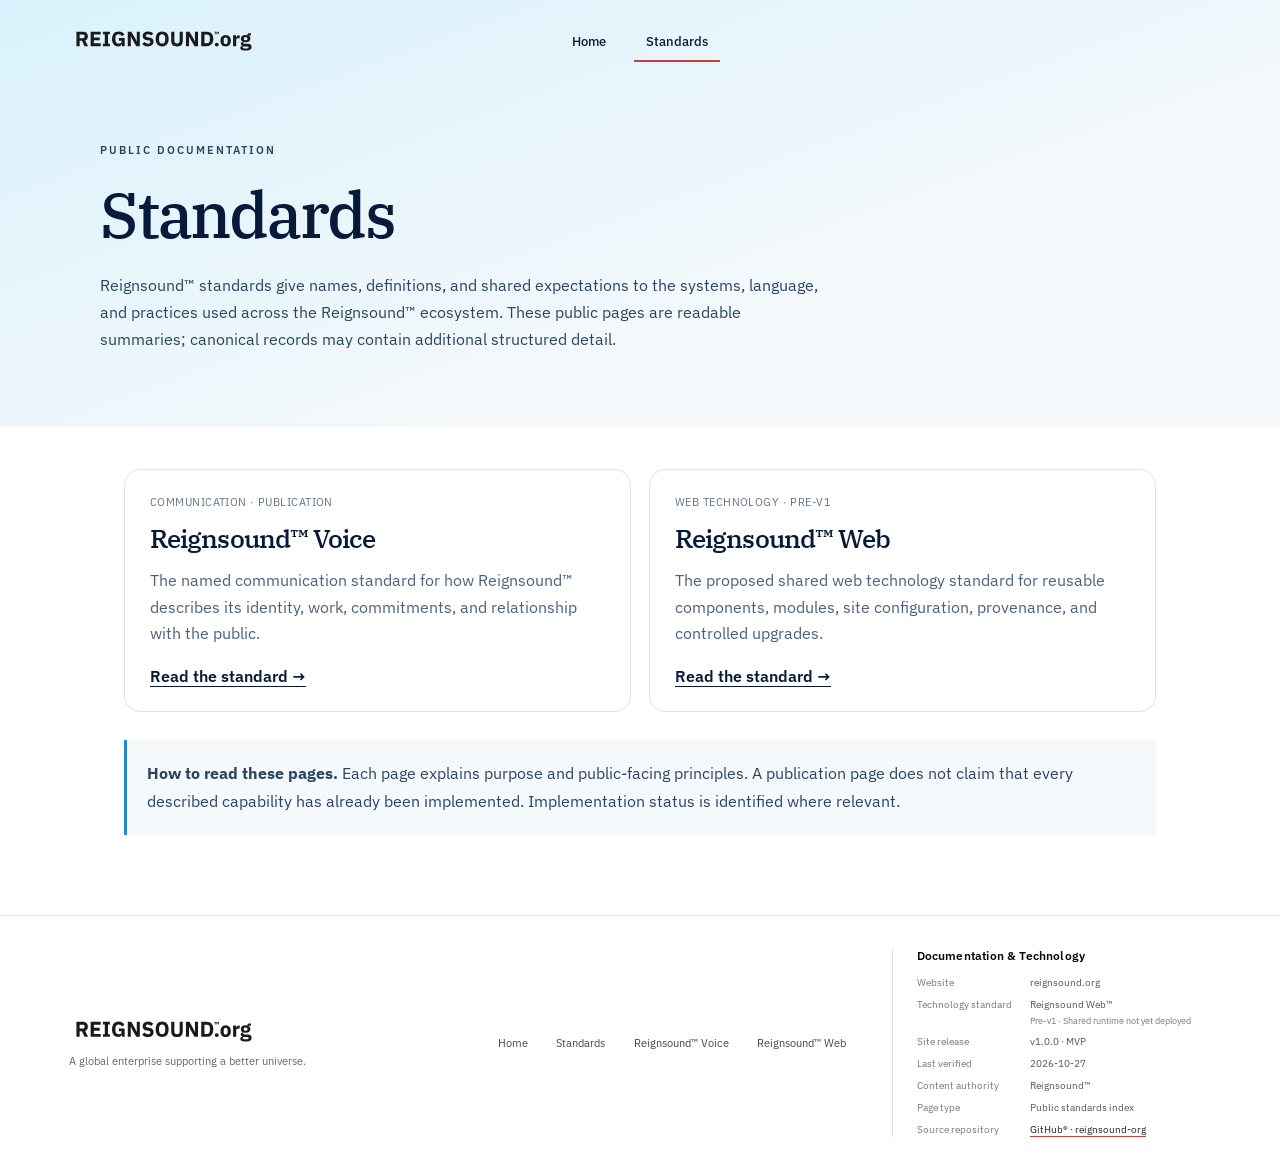
==== commit 536af8b8: "Temporarily override Last verified date to 2026-10-27" ====
--- a/standards/index.html
+++ b/standards/index.html
@@ -8,7 +8,7 @@
         <div><dt>Website</dt><dd>reignsound.org</dd></div>
         <div><dt>Technology standard</dt><dd>Reignsound Web™ <span class="provenance-version">Pre-v1 · Shared runtime not yet deployed</span></dd></div>
         <div><dt>Site release</dt><dd>v1.0.0 · MVP</dd></div>
-        <div><dt>Last verified</dt><dd><time id="release-verified-date" datetime="2026-10-26">2026-10-26</time></dd></div>
+        <div><dt>Last verified</dt><dd><time id="release-verified-date" datetime="2026-10-27">2026-10-27</time></dd></div>
         <div><dt>Content authority</dt><dd>Reignsound™</dd></div>
         <div><dt>Page type</dt><dd>Public standards index</dd></div>
         <div><dt>Source repository</dt><dd><a href="https://github.com/reignsound/reignsound-org" target="_blank" rel="noopener noreferrer">GitHub® · reignsound-org</a></dd></div>
--- a/styles.css
+++ b/styles.css
@@ -1,4 +1,4 @@
-:root{--ink:#071a3a;--muted:#49617e;--line:#dce4ec;--paper:#fff;--mono:'IBM Plex Mono',monospace;--sans:'IBM Plex Sans',Arial,sans-serif;--serif:'IBM Plex Serif',serif}*{box-sizing:border-box}html{scroll-behavior:smooth;scroll-padding-top:24px}body{margin:0;color:var(--ink);background:#fff;font-family:var(--sans);-webkit-font-smoothing:antialiased}a{color:inherit;text-decoration:none}.skip-link{position:absolute;left:12px;top:-50px;background:#fff;padding:12px;z-index:10}.skip-link:focus{top:12px}.site-header{height:82px;display:grid;grid-template-columns:1fr auto 1fr;align-items:center;padding:0 clamp(24px,5.4vw,80px);position:absolute;top:0;left:0;right:0;z-index:2}.wordmark,.footer-wordmark{font-size:clamp(18px,2vw,24px);font-weight:700;letter-spacing:.025em;white-space:nowrap}.wordmark{display:block;width:clamp(120px,16vw,190px);line-height:0}.wordmark img{display:block;width:100%;height:auto;max-height:38px;object-fit:contain;object-position:left center}.footer-wordmark{display:block;width:clamp(150px,18vw,205px);line-height:0}.footer-wordmark img{display:block;width:100%;height:auto;max-height:34px;object-fit:contain;object-position:left center;}.wordmark span,.footer-wordmark span{font-size:.42em;vertical-align:top;display:inline-block;margin-left:2px;margin-top:.13em}.site-header nav{display:flex;align-items:center;gap:clamp(18px,3.2vw,44px);height:100%}.nav-link{font-size:13px;font-weight:500;height:100%;display:flex;align-items:center;position:relative}.nav-link.active:after{content:"";height:2px;position:absolute;bottom:20px;left:-12px;right:-12px;background:#2588ce}.search-link{justify-self:end;width:28px;height:28px;display:grid;place-items:center}.search-link svg{width:23px;fill:none;stroke:currentColor;stroke-width:2;stroke-linecap:round}.hero{position:relative;min-height:584px;display:flex;justify-content:center;align-items:flex-start;text-align:center;overflow:hidden;background:linear-gradient(180deg,#d9f1fc 0%,#e7f5fb 64%,#f4f8f6 100%);padding:116px 24px 170px}.hero-copy{position:relative;z-index:1;max-width:900px}.hero-eyebrow{display:none}.hero h1{font-size:clamp(40px,5.5vw,64px);line-height:1.1;letter-spacing:.012em;margin:0 0 17px;font-weight:700}.hero h1 span{font-size:.38em;vertical-align:top;display:inline-block;margin:8px 0 0 3px}.hero-lede{font-size:clamp(19px,2.05vw,24px);line-height:1.38;font-weight:450;margin:0 auto 20px}.hero-description{font-size:15px;line-height:1.6;color:#365573;margin:0 auto 21px}.primary-button{display:inline-flex;align-items:center;gap:22px;border-radius:999px;padding:12px 27px;background:#061b3e;color:#fff;font-size:14px;font-weight:500;box-shadow:0 2px 3px #0b24471c;transition:transform .2s,background .2s}.primary-button:hover{background:#123566;transform:translateY(-1px)}.primary-button span{font-size:19px;line-height:14px}.landscape{position:absolute;bottom:0;left:0;width:100%;height:56%;min-height:270px;z-index:0}.principles{display:grid;grid-template-columns:repeat(4,1fr);padding:36px clamp(24px,5.4vw,80px);background:#fff}.principles article{text-align:center;padding:4px 14px 6px;border-right:1px solid #d7e0e8}.principles article:last-child{border:0}.principles h2{font-size:17px;line-height:1.3;margin:0 0 10px;font-weight:600}.principles p{font-size:13px;line-height:1.65;color:var(--muted);margin:0}.section-wrap{padding-left:clamp(24px,5.4vw,80px);padding-right:clamp(24px,5.4vw,80px)}.focus-section{display:grid;grid-template-columns:minmax(240px,1.5fr) repeat(4,minmax(120px,1fr));gap:22px;align-items:start;padding-top:42px;padding-bottom:39px;border-top:1px solid #f0f2f5}.section-kicker{font-size:11px;letter-spacing:.2em;font-weight:600;color:#3f5875;margin:0 0 10px}.focus-intro h2,.brands-intro h2{font-size:clamp(23px,2.3vw,29px);letter-spacing:-.025em;line-height:1.2;margin:0 0 12px;font-weight:600}.focus-intro>p:last-child,.brands-intro>p:last-child{font-size:14px;line-height:1.65;color:var(--muted);margin:0;max-width:390px}.focus-item{text-align:center;min-width:0;display:flex;flex-direction:column;align-items:center;padding-top:4px}.focus-item+.focus-item{border-left:1px solid #edf0f4;padding-left:10px}.focus-icon{width:58px;height:58px;display:grid;place-items:center;border-radius:50%;margin:0 auto 14px;color:#fff}.focus-icon svg{width:31px;height:31px;fill:none;stroke:currentColor;stroke-width:1.7;stroke-linecap:round;stroke-linejoin:round}.green{background:#4caf68}.blue{background:#168cc9}.violet{background:#8870c7}.amber{background:#ffad32}.focus-item h3{font-size:13px;line-height:1.3;font-weight:600;margin:0 0 9px;min-height:34px;display:flex;align-items:flex-start;justify-content:center}.focus-item p{font-size:11.5px;line-height:1.55;color:var(--muted);margin:0}.brands-section{border-top:1px solid #e5eaf0;display:grid;grid-template-columns:minmax(220px,.9fr) 2fr;gap:34px;align-items:center;padding-top:27px;padding-bottom:28px}.brands-intro h2{font-size:22px}.brands-intro>p:last-child{font-size:13px;max-width:310px}.brands-list{display:grid;grid-template-columns:repeat(5,1fr);gap:10px;border-left:1px solid #e1e7ed;padding-left:26px}.brand{display:flex;align-items:center;flex-direction:column;text-align:center;gap:9px;font-size:10.5px;font-weight:500;white-space:normal}.brand-symbol{width:50px;height:50px;display:grid;place-items:center;border-radius:50%;background:#edf2f8;color:#163c68;font-size:31px;line-height:1}.brand-symbol svg{width:29px;height:29px;fill:none;stroke:currentColor;stroke-width:1.8;stroke-linecap:round;stroke-linejoin:round}.rr-symbol svg{width:34px;height:34px;stroke-width:1.35}.more-symbol{font-size:27px;letter-spacing:2px}.support-section{display:grid;grid-template-columns:minmax(260px,1fr) minmax(300px,.8fr);align-items:center;gap:clamp(28px,6vw,84px);background:#f6f9fb;padding:42px clamp(24px,5.4vw,80px);border-top:1px solid #e5eaf0}.support-section h2{font-size:clamp(27px,3vw,34px);margin:0 0 12px;letter-spacing:-.035em}.support-section .support-lede{font-size:15px;line-height:1.65;color:#294563;margin:0 0 10px;max-width:560px}.support-section .support-detail{font-size:13px;line-height:1.6;color:var(--muted);margin:0}.signup-panel{width:100%;max-width:470px;justify-self:end}.signup-form{display:grid;gap:14px}.signup-form>input[type=email]{width:100%;min-height:48px;border:1px solid #ccd8e4;border-radius:9px;background:#fff;padding:0 15px;font:400 14px var(--sans);color:var(--ink);outline-offset:3px}.signup-form>input[type=email]::placeholder{color:#77879a}.newsletter-option{display:flex;align-items:flex-start;gap:10px;cursor:pointer}.newsletter-option>input{width:17px;height:17px;margin:2px 0 0;accent-color:#10294a;flex:0 0 auto}.newsletter-option span{display:grid;gap:3px}.newsletter-option strong{font-size:13px;font-weight:600}.newsletter-option small{font-size:12px;line-height:1.5;color:var(--muted)}.signup-form button{display:flex;justify-content:center;align-items:center;gap:18px;min-height:46px;padding:0 20px;border:0;border-radius:999px;background:#10294a;color:#fff;font:500 13px var(--sans);cursor:not-allowed;opacity:.72}.signup-form button span{font-size:18px}.signup-status{font-size:11px;line-height:1.5;color:#5a6c7e;margin:0}.visually-hidden{position:absolute;width:1px;height:1px;padding:0;margin:-1px;overflow:hidden;clip:rect(0,0,0,0);white-space:nowrap;border:0}.site-footer{background:#101f33;color:#f6f8fb;display:grid;grid-template-columns:1.2fr 1.2fr 1fr;gap:28px;align-items:center;padding:32px clamp(24px,5.4vw,80px);min-height:112px}.footer-wordmark{font-size:16px;letter-spacing:.12em}.footer-brand p{font-size:11px;color:#b7c3d0;margin:8px 0 0}.footer-nav{display:flex;justify-content:center;gap:clamp(12px,2.2vw,29px);font-size:11px;color:#d1d9e3}.footer-nav a:hover{color:#fff;text-decoration:underline;text-underline-offset:4px}.provenance{border-left:1px solid #516073;padding-left:24px;color:#c1cbd7;min-width:0}.provenance-title{font-family:var(--sans);font-size:12px;font-weight:600;color:#fff;margin:0 0 12px;letter-spacing:.015em}.provenance-list{display:grid;gap:7px;margin:0;font-size:10px;line-height:1.5}.provenance-list>div{display:grid;grid-template-columns:minmax(90px,.8fr) minmax(0,1.4fr);gap:10px}.provenance-list dt{color:#9eafc1}.provenance-list dd{margin:0;overflow-wrap:anywhere}.provenance-list a{color:#fff;text-decoration:underline;text-decoration-color:#7c8da2;text-underline-offset:3px}.provenance-list a:hover{text-decoration-color:#fff}.provenance-version{display:block;color:#9eafc1;font-size:9px;margin-top:2px}
+:root{--ink:#071a3a;--muted:#49617e;--line:#dce4ec;--paper:#fff;--mono:'IBM Plex Mono',monospace;--sans:'IBM Plex Sans',Arial,sans-serif;--serif:'IBM Plex Serif',serif}*{box-sizing:border-box}html{scroll-behavior:smooth;scroll-padding-top:24px}body{margin:0;color:var(--ink);background:#fff;font-family:var(--sans);-webkit-font-smoothing:antialiased}a{color:inherit;text-decoration:none}.skip-link{position:absolute;left:12px;top:-50px;background:#fff;padding:12px;z-index:10}.skip-link:focus{top:12px}.site-header{height:82px;display:grid;grid-template-columns:1fr auto 1fr;align-items:center;padding:0 clamp(24px,5.4vw,80px);position:absolute;top:0;left:0;right:0;z-index:2}.wordmark,.footer-wordmark{font-size:clamp(18px,2vw,24px);font-weight:700;letter-spacing:.025em;white-space:nowrap}.wordmark{display:block;width:clamp(120px,16vw,190px);line-height:0}.wordmark img{display:block;width:100%;height:auto;max-height:38px;object-fit:contain;object-position:left center}.footer-wordmark{display:block;width:clamp(150px,18vw,205px);line-height:0}.footer-wordmark img{display:block;width:100%;height:auto;max-height:34px;object-fit:contain;object-position:left center;}.wordmark span,.footer-wordmark span{font-size:.42em;vertical-align:top;display:inline-block;margin-left:2px;margin-top:.13em}.site-header nav{display:flex;align-items:center;gap:clamp(18px,3.2vw,44px);height:100%}.nav-link{font-size:13px;font-weight:500;height:100%;display:flex;align-items:center;position:relative}.nav-link.active:after{content:"";height:2px;position:absolute;bottom:20px;left:-12px;right:-12px;background:#2588ce}.search-link{justify-self:end;width:28px;height:28px;display:grid;place-items:center}.search-link svg{width:23px;fill:none;stroke:currentColor;stroke-width:2;stroke-linecap:round}.hero{position:relative;min-height:584px;display:flex;justify-content:center;align-items:flex-start;text-align:center;overflow:hidden;background:linear-gradient(180deg,#d9f1fc 0%,#e7f5fb 64%,#f4f8f6 100%);padding:116px 24px 170px}.hero-copy{position:relative;z-index:1;max-width:900px}.hero-eyebrow{display:block;font-size:11px;letter-spacing:.16em;text-transform:uppercase;color:#486581;margin:0 0 13px}.hero h1{font-size:clamp(40px,5.5vw,64px);line-height:1.1;letter-spacing:.012em;margin:0 0 17px;font-weight:700}.hero h1 span{font-size:.38em;vertical-align:top;display:inline-block;margin:8px 0 0 3px}.hero-lede{font-size:clamp(19px,2.05vw,24px);line-height:1.38;font-weight:450;margin:0 auto 20px}.hero-description{font-size:15px;line-height:1.6;color:#365573;margin:0 auto 21px}.primary-button{display:inline-flex;align-items:center;gap:22px;border-radius:999px;padding:12px 27px;background:#061b3e;color:#fff;font-size:14px;font-weight:500;box-shadow:0 2px 3px #0b24471c;transition:transform .2s,background .2s}.primary-button:hover{background:#123566;transform:translateY(-1px)}.primary-button span{font-size:19px;line-height:14px}.landscape{position:absolute;bottom:0;left:0;width:100%;height:56%;min-height:270px;z-index:0}.principles{display:grid;grid-template-columns:repeat(4,1fr);padding:36px clamp(24px,5.4vw,80px);background:#fff}.principles article{text-align:center;padding:4px 14px 6px;border-right:1px solid #d7e0e8}.principles article:last-child{border:0}.principles h2{font-size:17px;line-height:1.3;margin:0 0 10px;font-weight:600}.principles p{font-size:13px;line-height:1.65;color:var(--muted);margin:0}.section-wrap{padding-left:clamp(24px,5.4vw,80px);padding-right:clamp(24px,5.4vw,80px)}.focus-section{display:grid;grid-template-columns:minmax(240px,1.5fr) repeat(4,minmax(120px,1fr));gap:22px;align-items:start;padding-top:42px;padding-bottom:39px;border-top:1px solid #f0f2f5}.section-kicker{font-size:11px;letter-spacing:.2em;font-weight:600;color:#3f5875;margin:0 0 10px}.focus-intro h2,.brands-intro h2{font-size:clamp(23px,2.3vw,29px);letter-spacing:-.025em;line-height:1.2;margin:0 0 12px;font-weight:600}.focus-intro>p:last-child,.brands-intro>p:last-child{font-size:14px;line-height:1.65;color:var(--muted);margin:0;max-width:390px}.focus-item{text-align:center;min-width:0;display:flex;flex-direction:column;align-items:center;padding-top:4px}.focus-item+.focus-item{border-left:1px solid #edf0f4;padding-left:10px}.focus-icon{width:58px;height:58px;display:grid;place-items:center;border-radius:50%;margin:0 auto 14px;color:#fff}.focus-icon svg{width:31px;height:31px;fill:none;stroke:currentColor;stroke-width:1.7;stroke-linecap:round;stroke-linejoin:round}.green{background:#4caf68}.blue{background:#c83e3a}.violet{background:#8870c7}.amber{background:#ffad32}.focus-item h3{font-size:13px;line-height:1.3;font-weight:600;margin:0 0 9px;min-height:34px;display:flex;align-items:flex-start;justify-content:center}.focus-item p{font-size:11.5px;line-height:1.55;color:var(--muted);margin:0}.brands-section{border-top:1px solid #e5eaf0;display:grid;grid-template-columns:minmax(220px,.9fr) 2fr;gap:34px;align-items:center;padding-top:27px;padding-bottom:28px}.brands-intro h2{font-size:22px}.brands-intro>p:last-child{font-size:13px;max-width:310px}.brands-list{display:grid;grid-template-columns:repeat(5,1fr);gap:10px;border-left:1px solid #e1e7ed;padding-left:26px}.brand{display:flex;align-items:center;flex-direction:column;text-align:center;gap:9px;font-size:10.5px;font-weight:500;white-space:normal}.brand-symbol{width:50px;height:50px;display:grid;place-items:center;border-radius:50%;background:#edf2f8;color:#163c68;font-size:31px;line-height:1}.brand-symbol svg{width:29px;height:29px;fill:none;stroke:currentColor;stroke-width:1.8;stroke-linecap:round;stroke-linejoin:round}.rr-symbol svg{width:34px;height:34px;stroke-width:1.35}.more-symbol{font-size:27px;letter-spacing:2px}.support-section{display:grid;grid-template-columns:minmax(260px,1fr) minmax(300px,.8fr);align-items:center;gap:clamp(28px,6vw,84px);background:#f6f9fb;padding:42px clamp(24px,5.4vw,80px);border-top:1px solid #e5eaf0}.support-section h2{font-size:clamp(27px,3vw,34px);margin:0 0 12px;letter-spacing:-.035em}.support-section .support-lede{font-size:15px;line-height:1.65;color:#294563;margin:0 0 10px;max-width:560px}.support-section .support-detail{font-size:13px;line-height:1.6;color:var(--muted);margin:0}.signup-panel{width:100%;max-width:470px;justify-self:end}.signup-form{display:grid;gap:14px}.signup-form>input[type=email]{width:100%;min-height:48px;border:1px solid #ccd8e4;border-radius:9px;background:#fff;padding:0 15px;font:400 14px var(--sans);color:var(--ink);outline-offset:3px}.signup-form>input[type=email]::placeholder{color:#77879a}.newsletter-option{display:flex;align-items:flex-start;gap:10px;cursor:pointer}.newsletter-option>input{width:17px;height:17px;margin:2px 0 0;accent-color:#10294a;flex:0 0 auto}.newsletter-option span{display:grid;gap:3px}.newsletter-option strong{font-size:13px;font-weight:600}.newsletter-option small{font-size:12px;line-height:1.5;color:var(--muted)}.signup-form button{display:flex;justify-content:center;align-items:center;gap:18px;min-height:46px;padding:0 20px;border:0;border-radius:999px;background:#10294a;color:#fff;font:500 13px var(--sans);cursor:not-allowed;opacity:.72}.signup-form button span{font-size:18px}.signup-status{font-size:11px;line-height:1.5;color:#5a6c7e;margin:0}.visually-hidden{position:absolute;width:1px;height:1px;padding:0;margin:-1px;overflow:hidden;clip:rect(0,0,0,0);white-space:nowrap;border:0}.site-footer{background:#101f33;color:#f6f8fb;display:grid;grid-template-columns:1.2fr 1.2fr 1fr;gap:28px;align-items:center;padding:32px clamp(24px,5.4vw,80px);min-height:112px}.footer-wordmark{font-size:16px;letter-spacing:.12em}.footer-brand p{font-size:11px;color:#b7c3d0;margin:8px 0 0}.footer-nav{display:flex;justify-content:center;gap:clamp(12px,2.2vw,29px);font-size:11px;color:#d1d9e3}.footer-nav a:hover{color:#fff;text-decoration:underline;text-underline-offset:4px}.provenance{border-left:1px solid #516073;padding-left:24px;color:#c1cbd7;min-width:0}.provenance-title{font-family:var(--sans);font-size:12px;font-weight:600;color:#fff;margin:0 0 12px;letter-spacing:.015em}.provenance-list{display:grid;gap:7px;margin:0;font-size:10px;line-height:1.5}.provenance-list>div{display:grid;grid-template-columns:minmax(90px,.8fr) minmax(0,1.4fr);gap:10px}.provenance-list dt{color:#9eafc1}.provenance-list dd{margin:0;overflow-wrap:anywhere}.provenance-list a{color:#fff;text-decoration:underline;text-decoration-color:#7c8da2;text-underline-offset:3px}.provenance-list a:hover{text-decoration-color:#fff}.provenance-version{display:block;color:#9eafc1;font-size:9px;margin-top:2px}
 @media(min-width:1500px){.hero{min-height:620px}.landscape{height:58%}}
 @media(max-width:950px){.site-header{grid-template-columns:1fr auto;}.site-header nav{gap:18px}.search-link{display:none}.focus-section{grid-template-columns:repeat(4,1fr);gap:20px}.focus-intro{grid-column:1/-1;max-width:650px;margin-bottom:8px}.focus-item:first-of-type{border-left:0}.brands-section{grid-template-columns:1fr;gap:22px}.brands-list{border-left:0;border-top:1px solid #e1e7ed;padding:22px 0 0}.site-footer{grid-template-columns:1fr 1fr}.provenance{grid-column:1/-1;border-left:0;border-top:1px solid #516073;padding:16px 0 0}.footer-nav{justify-content:flex-end}}
 @media(max-width:620px){.site-header{height:72px;padding:0 20px;align-items:center}.wordmark{width:clamp(112px,35vw,145px);font-size:17px}.site-header nav{gap:13px}.nav-link{font-size:11px}.nav-link.active:after{bottom:15px;left:-4px;right:-4px}.hero{min-height:620px;padding:120px 22px 210px}.hero h1{font-size:clamp(37px,10vw,54px);margin-bottom:16px}.hero-lede{font-size:19px}.desktop-break{display:none}.hero-description{max-width:430px;font-size:13px;line-height:1.65}.landscape{height:44%;min-height:240px;width:150%;left:-25%}.principles{grid-template-columns:repeat(2,1fr);padding:22px 16px;row-gap:20px}.principles article{padding:8px 5px;border-right:1px solid #d7e0e8}.principles article:nth-child(2){border-right:0}.principles article:nth-child(3){border-top:1px solid #edf0f4;padding-top:18px}.principles article:nth-child(4){border-top:1px solid #edf0f4;border-right:0;padding-top:18px}.principles h2{font-size:15px}.principles p{font-size:12px}.focus-section{grid-template-columns:repeat(2,minmax(0,1fr));padding-top:30px;padding-bottom:30px;gap:26px 12px}.focus-intro{grid-column:1/-1}.focus-intro h2{font-size:25px}.focus-item+.focus-item{border-left:0;padding-left:0}.focus-item:nth-of-type(odd){border-left:0}.focus-item p{font-size:11.5px}.brands-section{padding-top:24px;padding-bottom:26px}.brands-list{grid-template-columns:repeat(3,1fr);row-gap:22px}.brand{font-size:10px}.brand-symbol{width:45px;height:45px}.support-section{grid-template-columns:1fr;gap:24px;padding-top:30px;padding-bottom:30px}.signup-panel{justify-self:stretch;max-width:none}.support-section h2{font-size:22px}.support-note{white-space:normal}.site-footer{grid-template-columns:1fr;gap:22px;padding-top:27px;padding-bottom:27px}.footer-wordmark{width:clamp(145px,48vw,185px)}.footer-nav{justify-content:flex-start;flex-wrap:wrap;gap:18px}.provenance{grid-column:auto}.hero-eyebrow{display:block;font-size:9px;letter-spacing:.16em;text-transform:uppercase;color:#486581;margin:0 0 13px}}
@@ -140,7 +140,7 @@
 
 
 /* Keep the Join heading punctuation visually quieter than the brand name. */
-.support-section h2 .join-colon{color:#4b5563}
+.support-section h2 .join-colon{color:#4b5563;font-weight:400!important;font-style:normal}
 
 
 /* Reignsound Color Classification System (RCCS): function, not ownership. */
@@ -166,3 +166,72 @@
 .site-footer .footer-wordmark .wordmark-art{max-height:34px;filter:none}
 .brand-symbol .monogram-art{display:block;width:29px;height:29px;max-width:100%;max-height:100%;object-fit:contain;object-position:center}
 @media(max-width:620px){.brand-symbol .monogram-art{width:27px;height:27px}}
+
+
+/* Let the brand name carry the visual emphasis in the Join Reignsound heading. */
+.support-section h2 .join-prefix{font-weight:400}
+
+
+/* Emphasize People as the current priority within People. Planet. Progress. */
+.focus-intro h2 .focus-word-people{font-weight:600}
+.focus-intro h2 .focus-word-secondary{font-weight:600}
+
+
+/* Shared square-rounded geometry for primary actions and ecosystem icons. */
+.primary-button,
+.signup-form button,
+.signup-form .signup-edit-email,
+.focus-icon,
+.brand-symbol{
+  border-radius:12px;
+}
+
+
+/* Attribute the homepage quotation and explain its numbered reference. */
+.hero-quote-text{position:relative;display:inline-block;padding-bottom:1.35em}
+.hero-quote-attribution{position:absolute;top:calc(100% - 1.25em);left:calc(100% - .25em);display:block;width:max-content;font-size:50%;font-weight:500;letter-spacing:inherit;line-height:1.2;color:#717378;text-transform:uppercase;white-space:nowrap}
+.hero-quote-attribution sup{font-size:70%;line-height:0;vertical-align:super;margin-left:1px}
+.notes-section{background:#EEF1FA;color:#163c68;padding:18px clamp(24px,5.4vw,80px);border-top:1px solid #dce4ec}
+.notes-inner{max-width:1200px;margin:0 auto;display:grid;grid-template-columns:auto 1fr;align-items:start;gap:24px}
+.notes-inner h2{font-size:12px;line-height:1.5;margin:0;font-weight:700;letter-spacing:.06em}
+.notes-inner ol{margin:0;padding-left:20px;font-size:12px;line-height:1.6}
+.notes-inner li{padding-left:4px}
+@media(max-width:620px){.notes-inner{grid-template-columns:1fr;gap:6px}}
+
+/* Approved brand-icon treatments and Progress emphasis */
+.focus-intro h2 .focus-word-progress{font-weight:900}
+.brand-external .brand-symbol{background:#717378;color:#fff;border-color:#717378}
+.brand-external .brand-symbol .monogram-art{filter:invert(1)}
+.focus-icon.amber{color:#c83e3a}
+.focus-icon.amber svg circle{stroke:#c83e3a}
+.focus-icon.amber svg path{stroke:#4caf68}
+
+/* Final icon and interaction refinements */
+.focus-icon.amber{color:#fff}
+.focus-icon.amber svg circle,.focus-icon.amber svg path{stroke:#fff}
+.brand-core .brand-symbol{color:#966f43}
+.primary-button:hover,.primary-button:focus-visible{background:#f4c542}
+#opportunities-signup button[type="submit"]:hover:not(:disabled),#opportunities-signup button[type="submit"]:focus-visible:not(:disabled),#signup-submit:hover:not(:disabled),#signup-submit:focus-visible:not(:disabled){background:#218838}
+
+
+/* Final brand treatment and contribution-heading emphasis */
+.brand-core .brand-symbol{background:#717378;color:#fff;border-color:#717378}
+.support-section h2 .join-prefix{font-weight:400}
+.support-section h2 strong{font-weight:700}
+.support-section h2 .support-colon{font-weight:400}
+
+
+/* Final interaction contrast and UMBRELLA governance-brand treatment */
+.brand-core .brand-symbol{background:#8870c7;color:#fff;border-color:#8870c7}
+.primary-button:hover,.primary-button:focus-visible{color:#000}
+#opportunities-signup button[type="submit"]:hover:not(:disabled),#opportunities-signup button[type="submit"]:focus-visible:not(:disabled),#signup-submit:hover:not(:disabled),#signup-submit:focus-visible:not(:disabled){color:#000}
+
+
+/* Distinguish the two signup actions on hover/focus */
+#opportunities-signup button[type="submit"]:hover:not(:disabled),#opportunities-signup button[type="submit"]:focus-visible:not(:disabled){color:#f4c542}
+#signup-submit:hover:not(:disabled),#signup-submit:focus-visible:not(:disabled){color:#000}
+
+
+/* Keep the anti-spam honeypot invisible and honor hidden form stages */
+[hidden]{display:none!important}
+.signup-honeypot{position:absolute!important;left:-10000px!important;top:auto!important;width:1px!important;height:1px!important;overflow:hidden!important;clip:rect(0,0,0,0)!important;white-space:nowrap!important}
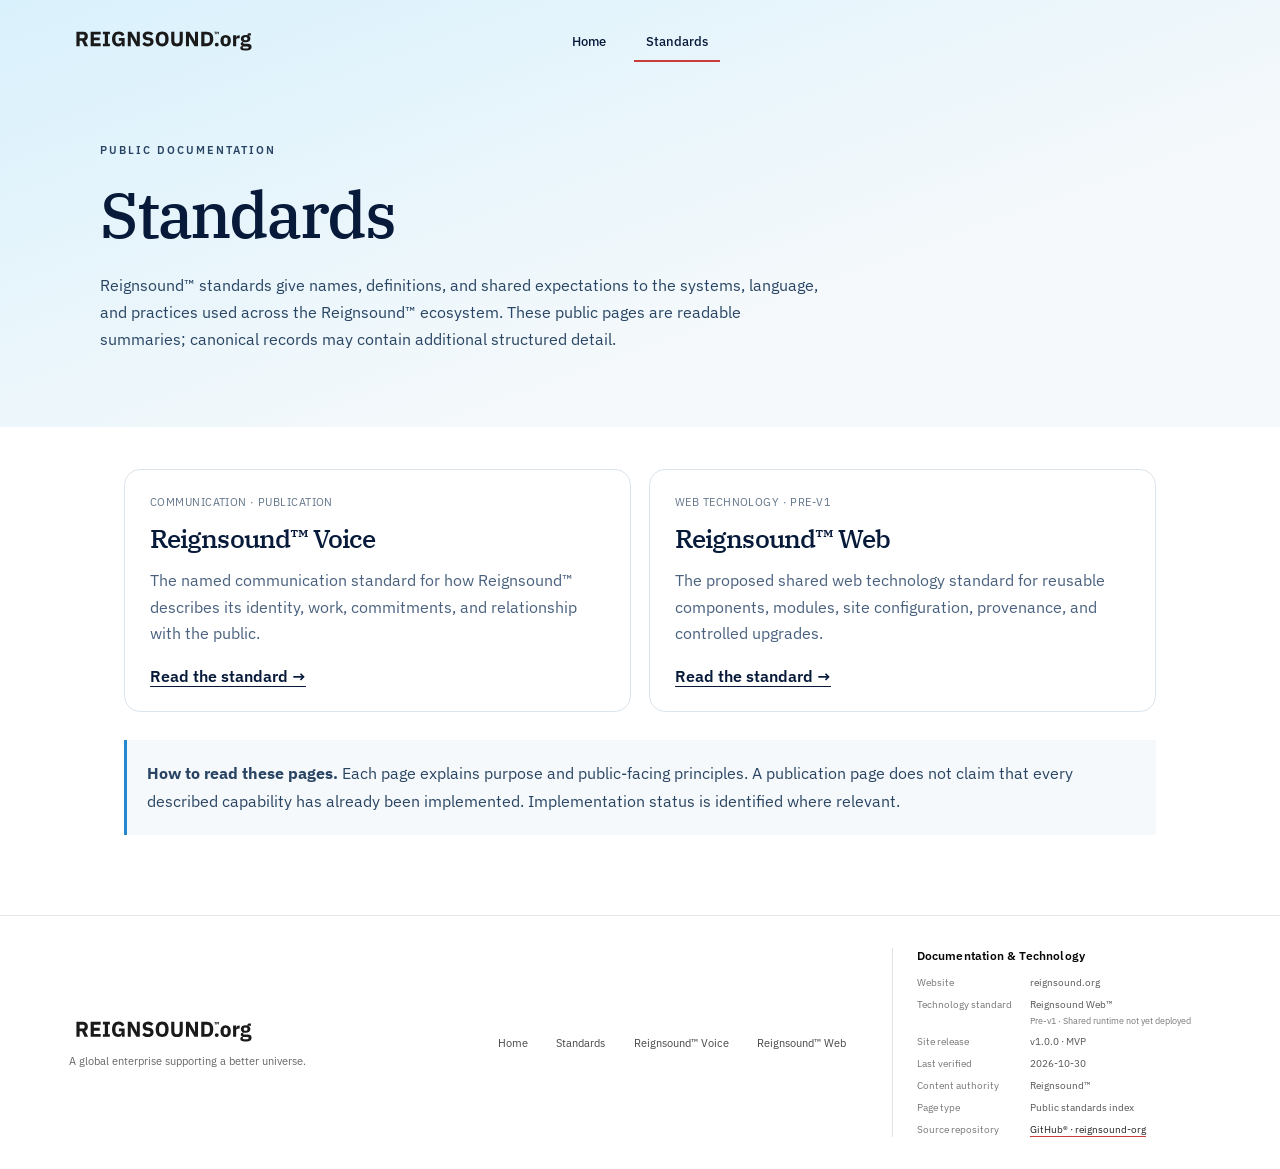
==== commit e4b45e3e: "Update homepage form cue and verification date" ====
--- a/standards/index.html
+++ b/standards/index.html
@@ -1,5 +1,5 @@
 <!doctype html>
-<html lang="en"><head><meta charset="utf-8"><meta name="viewport" content="width=device-width, initial-scale=1"><meta name="description" content="Public-facing Reignsound™ standards and documentation."><link rel="canonical" href="https://reignsound.org/standards/"><link rel="icon" href="/favicon.svg" type="image/svg+xml"><link rel="preconnect" href="https://fonts.googleapis.com"><link rel="preconnect" href="https://fonts.gstatic.com" crossorigin><link href="https://fonts.googleapis.com/css2?family=IBM+Plex+Sans:wght@400;500;600;700&family=IBM+Plex+Serif:wght@400;500;600&display=swap" rel="stylesheet"><link rel="stylesheet" href="/styles.css"><title>Standards | Reignsound™</title><style>.doc-hero{padding:130px max(24px,calc((100% - 1080px)/2)) 58px;background:linear-gradient(160deg,#d9f1fc,#f6f9fb 70%)}.doc-kicker{font-size:11px;letter-spacing:.18em;font-weight:600;color:#3f5875}.doc-hero h1,.doc-card h2{font-family:'IBM Plex Serif',serif;font-weight:500;letter-spacing:-.035em}.doc-hero h1{font-size:clamp(38px,6vw,64px);margin:12px 0}.doc-hero p{max-width:720px;line-height:1.7;color:#294563}.doc-main{max-width:1080px;margin:auto;padding:42px 24px 80px}.doc-grid{display:grid;grid-template-columns:repeat(2,minmax(0,1fr));gap:18px}.doc-card{border:1px solid #dce4ec;border-radius:16px;padding:25px;background:white;display:flex;flex-direction:column;gap:12px}.doc-card h2{font-size:26px;margin:0}.doc-card p{line-height:1.65;color:#49617e;margin:0}.doc-card a{font-weight:600;text-decoration:underline;text-underline-offset:4px;margin-top:auto;padding-top:8px}.doc-meta{font-size:11px;color:#62758a;letter-spacing:.04em}.doc-note{margin-top:28px;padding:20px;border-left:3px solid #2588ce;background:#f6f9fb;line-height:1.7;color:#294563}@media(max-width:640px){.doc-grid{grid-template-columns:1fr}.doc-hero{padding-top:110px}}</style></head><body><a class="skip-link" href="#content">Skip to content</a><header class="site-header"><a class="wordmark" href="/" aria-label="Reignsound™ home"><img class="wordmark-art" src="/assets/reignsound-org-wordmark-outlined.svg" alt="REIGNSOUND.org" /></a><nav aria-label="Main navigation"><a class="nav-link" href="/">Home</a><a class="nav-link active" href="/standards/">Standards</a></nav></header><section class="doc-hero"><p class="doc-kicker">PUBLIC DOCUMENTATION</p><h1>Standards</h1><p>Reignsound™ standards give names, definitions, and shared expectations to the systems, language, and practices used across the Reignsound™ ecosystem. These public pages are readable summaries; canonical records may contain additional structured detail.</p></section><main class="doc-main" id="content"><div class="doc-grid"><article class="doc-card"><span class="doc-meta">COMMUNICATION · PUBLICATION</span><h2>Reignsound™ Voice</h2><p>The named communication standard for how Reignsound™ describes its identity, work, commitments, and relationship with the public.</p><a href="/standards/reignsound-voice/">Read the standard →</a></article><article class="doc-card"><span class="doc-meta">WEB TECHNOLOGY · PRE-V1</span><h2>Reignsound™ Web</h2><p>The proposed shared web technology standard for reusable components, modules, site configuration, provenance, and controlled upgrades.</p><a href="/standards/reignsound-web/">Read the standard →</a></article></div><div class="doc-note"><strong>How to read these pages.</strong> Each page explains purpose and public-facing principles. A publication page does not claim that every described capability has already been implemented. Implementation status is identified where relevant.</div></main><footer class="site-footer">
+<html lang="en"><head><meta charset="utf-8"><meta name="viewport" content="width=device-width, initial-scale=1"><meta name="description" content="Explore Reignsound™ public standards for communication, web technology, shared terminology, and practices across its ecosystem."><link rel="canonical" href="https://reignsound.org/standards/"><link rel="icon" href="/favicon.svg" type="image/svg+xml"><link rel="preconnect" href="https://fonts.googleapis.com"><link rel="preconnect" href="https://fonts.gstatic.com" crossorigin><link href="https://fonts.googleapis.com/css2?family=IBM+Plex+Sans:wght@400;500;600;700&family=IBM+Plex+Serif:wght@400;500;600&display=swap" rel="stylesheet"><link rel="stylesheet" href="/styles.css"><title>Standards | Reignsound™</title><style>.doc-hero{padding:130px max(24px,calc((100% - 1080px)/2)) 58px;background:linear-gradient(160deg,#d9f1fc,#f6f9fb 70%)}.doc-kicker{font-size:11px;letter-spacing:.18em;font-weight:600;color:#3f5875}.doc-hero h1,.doc-card h2{font-family:'IBM Plex Serif',serif;font-weight:500;letter-spacing:-.035em}.doc-hero h1{font-size:clamp(38px,6vw,64px);margin:12px 0}.doc-hero p{max-width:720px;line-height:1.7;color:#294563}.doc-main{max-width:1080px;margin:auto;padding:42px 24px 80px}.doc-grid{display:grid;grid-template-columns:repeat(2,minmax(0,1fr));gap:18px}.doc-card{border:1px solid #dce4ec;border-radius:16px;padding:25px;background:white;display:flex;flex-direction:column;gap:12px}.doc-card h2{font-size:26px;margin:0}.doc-card p{line-height:1.65;color:#49617e;margin:0}.doc-card a{font-weight:600;text-decoration:underline;text-underline-offset:4px;margin-top:auto;padding-top:8px}.doc-meta{font-size:11px;color:#62758a;letter-spacing:.04em}.doc-note{margin-top:28px;padding:20px;border-left:3px solid #2588ce;background:#f6f9fb;line-height:1.7;color:#294563}@media(max-width:640px){.doc-grid{grid-template-columns:1fr}.doc-hero{padding-top:110px}}</style></head><body><a class="skip-link" href="#content">Skip to content</a><header class="site-header"><a class="wordmark" href="/" aria-label="Reignsound™ home"><img class="wordmark-art" src="/assets/reignsound-org-wordmark-outlined.svg" alt="REIGNSOUND.org" /></a><nav aria-label="Main navigation"><a class="nav-link" href="/">Home</a><a class="nav-link active" href="/standards/">Standards</a></nav></header><section class="doc-hero"><p class="doc-kicker">PUBLIC DOCUMENTATION</p><h1>Standards</h1><p>Reignsound™ standards give names, definitions, and shared expectations to the systems, language, and practices used across the Reignsound™ ecosystem. These public pages are readable summaries; canonical records may contain additional structured detail.</p></section><main class="doc-main" id="content"><div class="doc-grid"><article class="doc-card"><span class="doc-meta">COMMUNICATION · PUBLICATION</span><h2>Reignsound™ Voice</h2><p>The named communication standard for how Reignsound™ describes its identity, work, commitments, and relationship with the public.</p><a href="/standards/reignsound-voice/">Read the standard →</a></article><article class="doc-card"><span class="doc-meta">WEB TECHNOLOGY · PRE-V1</span><h2>Reignsound™ Web</h2><p>The proposed shared web technology standard for reusable components, modules, site configuration, provenance, and controlled upgrades.</p><a href="/standards/reignsound-web/">Read the standard →</a></article></div><div class="doc-note"><strong>How to read these pages.</strong> Each page explains purpose and public-facing principles. A publication page does not claim that every described capability has already been implemented. Implementation status is identified where relevant.</div></main><footer class="site-footer">
     <div class="footer-brand"><a class="footer-wordmark" href="/" aria-label="Reignsound™ organization website"><img class="wordmark-art" src="/assets/reignsound-org-wordmark-outlined.svg" alt="REIGNSOUND.org" /></a><p data-reignsound-footer-description></p></div>
     <nav class="footer-nav" aria-label="Footer navigation"><a href="/">Home</a><a href="/standards/">Standards</a><a href="/standards/reignsound-voice/">Reignsound™ Voice</a><a href="/standards/reignsound-web/">Reignsound™ Web</a></nav>
     <section class="provenance" aria-labelledby="provenance-title">
@@ -8,7 +8,7 @@
         <div><dt>Website</dt><dd>reignsound.org</dd></div>
         <div><dt>Technology standard</dt><dd>Reignsound Web™ <span class="provenance-version">Pre-v1 · Shared runtime not yet deployed</span></dd></div>
         <div><dt>Site release</dt><dd>v1.0.0 · MVP</dd></div>
-        <div><dt>Last verified</dt><dd><time id="release-verified-date" datetime="2026-10-27">2026-10-27</time></dd></div>
+        <div><dt>Last verified</dt><dd><time id="release-verified-date" datetime="2026-10-30">2026-10-30</time></dd></div>
         <div><dt>Content authority</dt><dd>Reignsound™</dd></div>
         <div><dt>Page type</dt><dd>Public standards index</dd></div>
         <div><dt>Source repository</dt><dd><a href="https://github.com/reignsound/reignsound-org" target="_blank" rel="noopener noreferrer">GitHub® · reignsound-org</a></dd></div>
